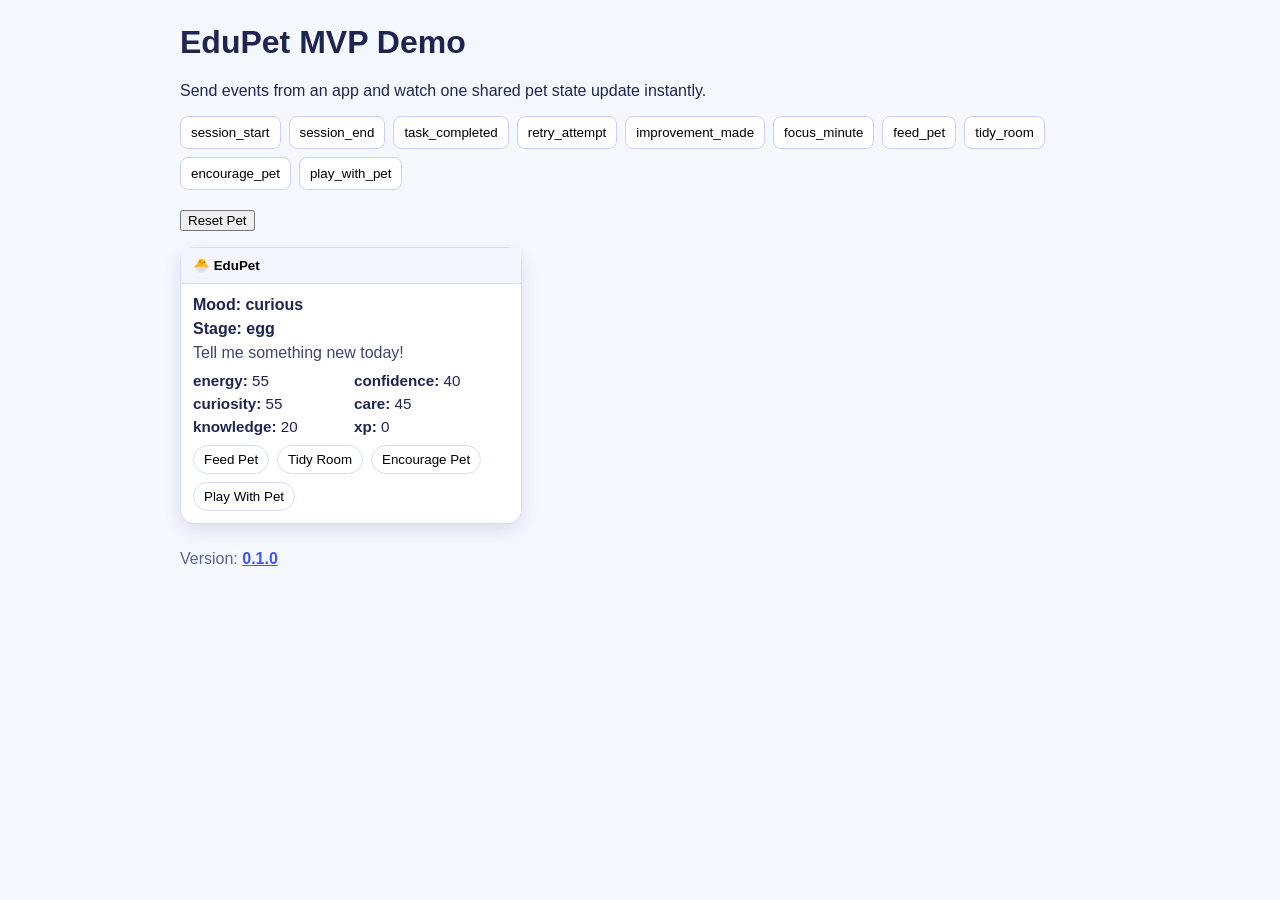
==== shared/edupet/demo/index.html @ d0117872 "Add EduPet MVP shared library and demo ### Motivation - Provide a minimal, vanilla-JS shared Tamagot" ====
<!doctype html>
<html lang="en">
  <head>
    <meta charset="UTF-8" />
    <meta name="viewport" content="width=device-width, initial-scale=1.0" />
    <title>EduPet Demo</title>
    <link rel="stylesheet" href="../edupet.css" />
    <style>
      body { font-family: Arial, sans-serif; margin: 24px; background: #f6f8ff; color: #1f2550; }
      main { max-width: 920px; margin: 0 auto; }
      .controls { display: flex; flex-wrap: wrap; gap: 8px; margin: 14px 0 20px; }
      .controls button { border: 1px solid #c9d0ff; background: white; border-radius: 8px; padding: 8px 10px; cursor: pointer; }
      #versionFooter { margin-top: 26px; color: #5b6396; }
      #versionLink { color: #4054ff; text-decoration: underline; cursor: pointer; font-weight: 700; }
      .modal-backdrop { position: fixed; inset: 0; display: none; align-items: center; justify-content: center; background: rgba(20,23,45,.45); }
      .modal-backdrop.open { display: flex; }
      .modal { width: min(760px, 92vw); max-height: 82vh; overflow: auto; background: white; border-radius: 16px; padding: 20px; box-shadow: 0 16px 50px rgba(0,0,0,.25); }
      .version-list button { margin: 0 8px 8px 0; border: 1px solid #ccd3ff; background: #f9faff; border-radius: 8px; padding: 6px 9px; cursor: pointer; }
      #historyContent h1, #historyContent h2, #historyContent h3 { margin: 0.7em 0 0.35em; }
      #historyContent ul { margin-top: 0; }
    </style>
  </head>
  <body>
    <main>
      <h1>EduPet MVP Demo</h1>
      <p>Send events from an app and watch one shared pet state update instantly.</p>

      <div class="controls" id="eventButtons"></div>
      <button id="resetState">Reset Pet</button>

      <div id="petMount" style="margin-top: 16px"></div>

      <footer id="versionFooter">
        Version: <a id="versionLink">0.1.0</a>
      </footer>
    </main>

    <div class="modal-backdrop" id="historyModal" aria-hidden="true">
      <div class="modal">
        <button id="closeModal" style="float:right">Close</button>
        <h2>Version History</h2>
        <div class="version-list" id="versionList"></div>
        <article id="historyContent"></article>
      </div>
    </div>

    <script src="../edupet-config.js"></script>
    <script src="../edupet-storage.js"></script>
    <script src="../edupet-core.js"></script>
    <script src="../edupet-ui.js"></script>
    <script>
      (function () {
        var EVENTS = [
          'session_start', 'session_end', 'task_completed', 'retry_attempt', 'improvement_made',
          'focus_minute', 'feed_pet', 'tidy_room', 'encourage_pet', 'play_with_pet'
        ];

        var VERSION_ARCHIVE = {
          '0.1.0': {
            markdown: '# EduPet 0.1.0\n\n## Highlights\n- First MVP release\n- Shared one-pet state\n- localStorage persistence\n- Event-driven updates\n\n## Notes\n- GitHub Pages compatible (plain HTML/CSS/JS).'
          }
        };

        function renderMarkdown(md) {
          return md
            .replace(/^### (.*$)/gim, '<h3>$1</h3>')
            .replace(/^## (.*$)/gim, '<h2>$1</h2>')
            .replace(/^# (.*$)/gim, '<h1>$1</h1>')
            .replace(/^- (.*$)/gim, '<li>$1</li>')
            .replace(/\n\n/g, '<br/><br/>')
            .replace(/(<li>.*<\/li>)/gims, '<ul>$1</ul>');
        }

        function setupVersionModal() {
          var modal = document.getElementById('historyModal');
          var openLink = document.getElementById('versionLink');
          var close = document.getElementById('closeModal');
          var list = document.getElementById('versionList');
          var content = document.getElementById('historyContent');

          Object.keys(VERSION_ARCHIVE).sort().reverse().forEach(function (ver) {
            var btn = document.createElement('button');
            btn.type = 'button';
            btn.textContent = ver;
            btn.addEventListener('click', function () {
              document.getElementById('versionLink').textContent = ver;
              content.innerHTML = renderMarkdown(VERSION_ARCHIVE[ver].markdown);
            });
            list.appendChild(btn);
          });

          content.innerHTML = renderMarkdown(VERSION_ARCHIVE['0.1.0'].markdown);

          openLink.addEventListener('click', function () { modal.classList.add('open'); });
          close.addEventListener('click', function () { modal.classList.remove('open'); });
          modal.addEventListener('click', function (e) {
            if (e.target === modal) modal.classList.remove('open');
          });
        }

        function setupEventButtons() {
          var wrap = document.getElementById('eventButtons');
          EVENTS.forEach(function (eventName) {
            var btn = document.createElement('button');
            btn.type = 'button';
            btn.textContent = eventName;
            btn.addEventListener('click', function () { window.EduPet.recordEvent(eventName); });
            wrap.appendChild(btn);
          });
        }

        window.EduPetUI.render(document.getElementById('petMount'));
        setupEventButtons();
        setupVersionModal();

        document.getElementById('resetState').addEventListener('click', function () {
          window.EduPet.reset();
        });
      })();
    </script>
  </body>
</html>
---- shared/edupet/edupet.css ----
:root {
  color-scheme: light;
  --pet-bg: #fff;
  --pet-border: #d7ddff;
  --pet-accent: #5667ff;
}

.edupet-widget {
  border: 1px solid var(--pet-border);
  border-radius: 14px;
  background: var(--pet-bg);
  max-width: 340px;
  box-shadow: 0 6px 18px rgba(28, 35, 90, 0.12);
}

.edupet-toggle {
  width: 100%;
  border: 0;
  border-bottom: 1px solid var(--pet-border);
  padding: 10px 12px;
  text-align: left;
  background: #f3f6ff;
  font-weight: 700;
  cursor: pointer;
}

.edupet-panel {
  display: none;
  padding: 12px;
}

.edupet-panel.is-open {
  display: block;
}

.edupet-mood,
.edupet-stage {
  font-weight: 700;
  color: #1f2550;
  margin-bottom: 6px;
}

.edupet-message {
  margin: 0 0 10px;
  color: #40456b;
}

.edupet-stats {
  display: grid;
  gap: 6px;
  grid-template-columns: 1fr 1fr;
  margin-bottom: 10px;
  font-size: 0.95rem;
}

.edupet-actions {
  display: flex;
  flex-wrap: wrap;
  gap: 8px;
}

.edupet-action {
  border: 1px solid var(--pet-border);
  border-radius: 999px;
  background: white;
  padding: 6px 10px;
  cursor: pointer;
  text-transform: capitalize;
}

.edupet-action:hover {
  border-color: var(--pet-accent);
}
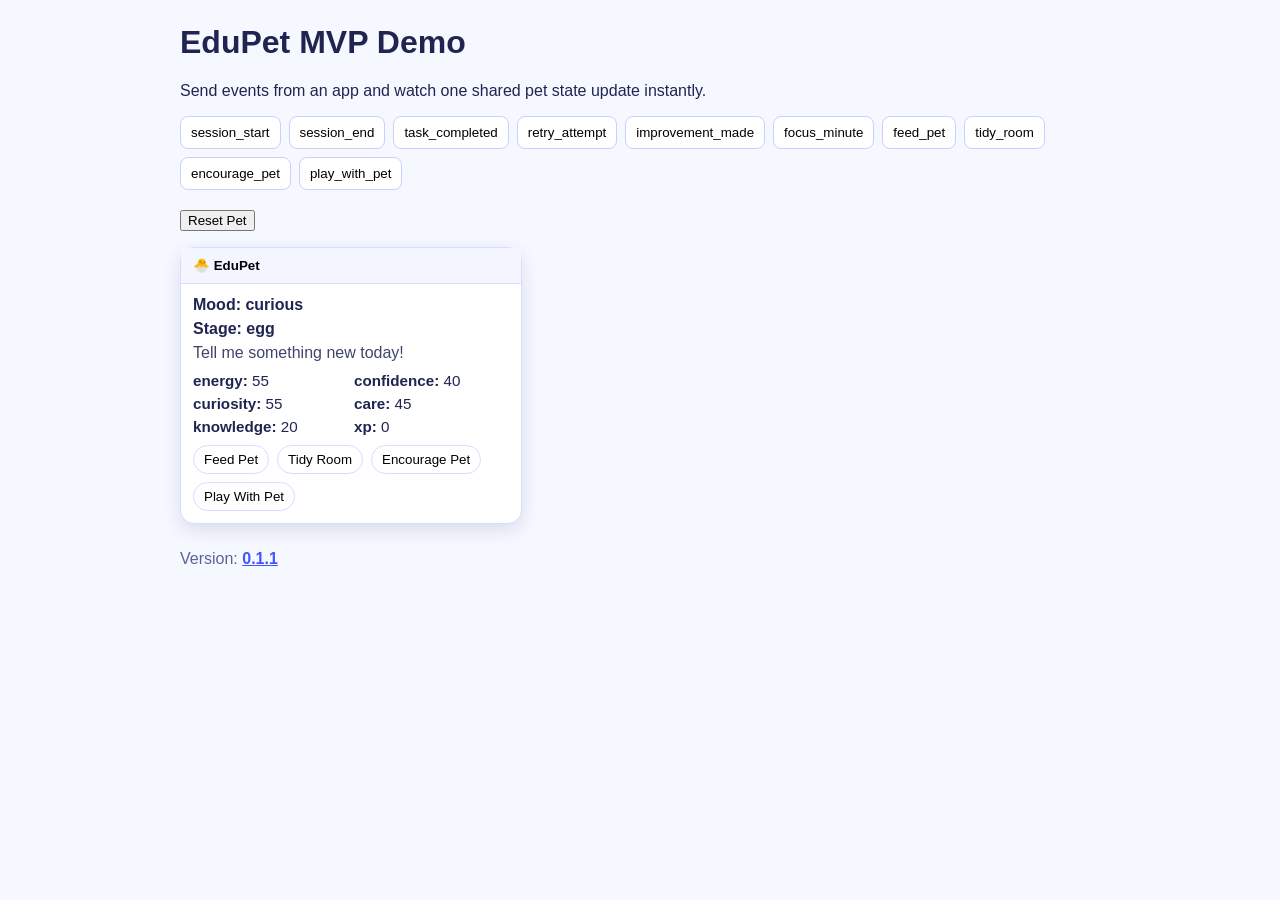
==== commit 842cb8cd: "Refine EduPet API and version switching behavior" ====
--- a/shared/edupet/demo/index.html
+++ b/shared/edupet/demo/index.html
@@ -16,9 +16,20 @@
       .modal-backdrop.open { display: flex; }
       .modal { width: min(760px, 92vw); max-height: 82vh; overflow: auto; background: white; border-radius: 16px; padding: 20px; box-shadow: 0 16px 50px rgba(0,0,0,.25); }
       .version-list button { margin: 0 8px 8px 0; border: 1px solid #ccd3ff; background: #f9faff; border-radius: 8px; padding: 6px 9px; cursor: pointer; }
+      .version-list button.active { border-color: #4054ff; background: #ecf0ff; font-weight: 700; }
       #historyContent h1, #historyContent h2, #historyContent h3 { margin: 0.7em 0 0.35em; }
       #historyContent ul { margin-top: 0; }
+      #switchHint { margin-top: 10px; color: #5e6695; font-size: .92rem; }
     </style>
+    <script>
+      (function () {
+        var params = new URLSearchParams(window.location.search);
+        var chosenVersion = params.get('version');
+        if (chosenVersion) {
+          window.EDUPET_SELECTED_VERSION = chosenVersion;
+        }
+      })();
+    </script>
   </head>
   <body>
     <main>
@@ -31,7 +42,7 @@
       <div id="petMount" style="margin-top: 16px"></div>
 
       <footer id="versionFooter">
-        Version: <a id="versionLink">0.1.0</a>
+        Version: <a id="versionLink">0.1.1</a>
       </footer>
     </main>
 
@@ -41,6 +52,7 @@
         <h2>Version History</h2>
         <div class="version-list" id="versionList"></div>
         <article id="historyContent"></article>
+        <p id="switchHint">Tip: click any version number to switch the app to that archived version profile.</p>
       </div>
     </div>
 
@@ -56,19 +68,48 @@
         ];
 
         var VERSION_ARCHIVE = {
+          '0.1.1': {
+            markdown: '# EduPet 0.1.1\n\n## Highlights\n- Semver bump and archived release entry\n- Event API now accepts object payloads\n- Version switching via URL parameter\n\n## Notes\n- Click a version to reload demo with `?version=` and isolated storage per version.'
+          },
           '0.1.0': {
             markdown: '# EduPet 0.1.0\n\n## Highlights\n- First MVP release\n- Shared one-pet state\n- localStorage persistence\n- Event-driven updates\n\n## Notes\n- GitHub Pages compatible (plain HTML/CSS/JS).'
           }
         };
 
         function renderMarkdown(md) {
-          return md
-            .replace(/^### (.*$)/gim, '<h3>$1</h3>')
-            .replace(/^## (.*$)/gim, '<h2>$1</h2>')
-            .replace(/^# (.*$)/gim, '<h1>$1</h1>')
-            .replace(/^- (.*$)/gim, '<li>$1</li>')
-            .replace(/\n\n/g, '<br/><br/>')
-            .replace(/(<li>.*<\/li>)/gims, '<ul>$1</ul>');
+          var lines = md.split('\n');
+          var html = '';
+          var inList = false;
+
+          lines.forEach(function (line) {
+            if (/^###\s+/.test(line)) {
+              if (inList) { html += '</ul>'; inList = false; }
+              html += '<h3>' + line.replace(/^###\s+/, '') + '</h3>';
+            } else if (/^##\s+/.test(line)) {
+              if (inList) { html += '</ul>'; inList = false; }
+              html += '<h2>' + line.replace(/^##\s+/, '') + '</h2>';
+            } else if (/^#\s+/.test(line)) {
+              if (inList) { html += '</ul>'; inList = false; }
+              html += '<h1>' + line.replace(/^#\s+/, '') + '</h1>';
+            } else if (/^-\s+/.test(line)) {
+              if (!inList) { html += '<ul>'; inList = true; }
+              html += '<li>' + line.replace(/^-\s+/, '') + '</li>';
+            } else if (line.trim() === '') {
+              if (inList) { html += '</ul>'; inList = false; }
+            } else {
+              if (inList) { html += '</ul>'; inList = false; }
+              html += '<p>' + line + '</p>';
+            }
+          });
+
+          if (inList) html += '</ul>';
+          return html;
+        }
+
+        function switchVersion(ver) {
+          var params = new URLSearchParams(window.location.search);
+          params.set('version', ver);
+          window.location.search = params.toString();
         }
 
         function setupVersionModal() {
@@ -77,19 +118,27 @@
           var close = document.getElementById('closeModal');
           var list = document.getElementById('versionList');
           var content = document.getElementById('historyContent');
+          var activeVersion = window.EduPet.version;
+
+          openLink.textContent = activeVersion;
 
           Object.keys(VERSION_ARCHIVE).sort().reverse().forEach(function (ver) {
             var btn = document.createElement('button');
             btn.type = 'button';
             btn.textContent = ver;
+            if (ver === activeVersion) {
+              btn.className = 'active';
+            }
             btn.addEventListener('click', function () {
-              document.getElementById('versionLink').textContent = ver;
               content.innerHTML = renderMarkdown(VERSION_ARCHIVE[ver].markdown);
+              if (ver !== activeVersion) {
+                switchVersion(ver);
+              }
             });
             list.appendChild(btn);
           });
 
-          content.innerHTML = renderMarkdown(VERSION_ARCHIVE['0.1.0'].markdown);
+          content.innerHTML = renderMarkdown(VERSION_ARCHIVE[activeVersion] ? VERSION_ARCHIVE[activeVersion].markdown : VERSION_ARCHIVE['0.1.1'].markdown);
 
           openLink.addEventListener('click', function () { modal.classList.add('open'); });
           close.addEventListener('click', function () { modal.classList.remove('open'); });
@@ -104,7 +153,9 @@
             var btn = document.createElement('button');
             btn.type = 'button';
             btn.textContent = eventName;
-            btn.addEventListener('click', function () { window.EduPet.recordEvent(eventName); });
+            btn.addEventListener('click', function () {
+              window.EduPet.recordEvent({ type: eventName, appId: 'demo-app', value: 1 });
+            });
             wrap.appendChild(btn);
           });
         }
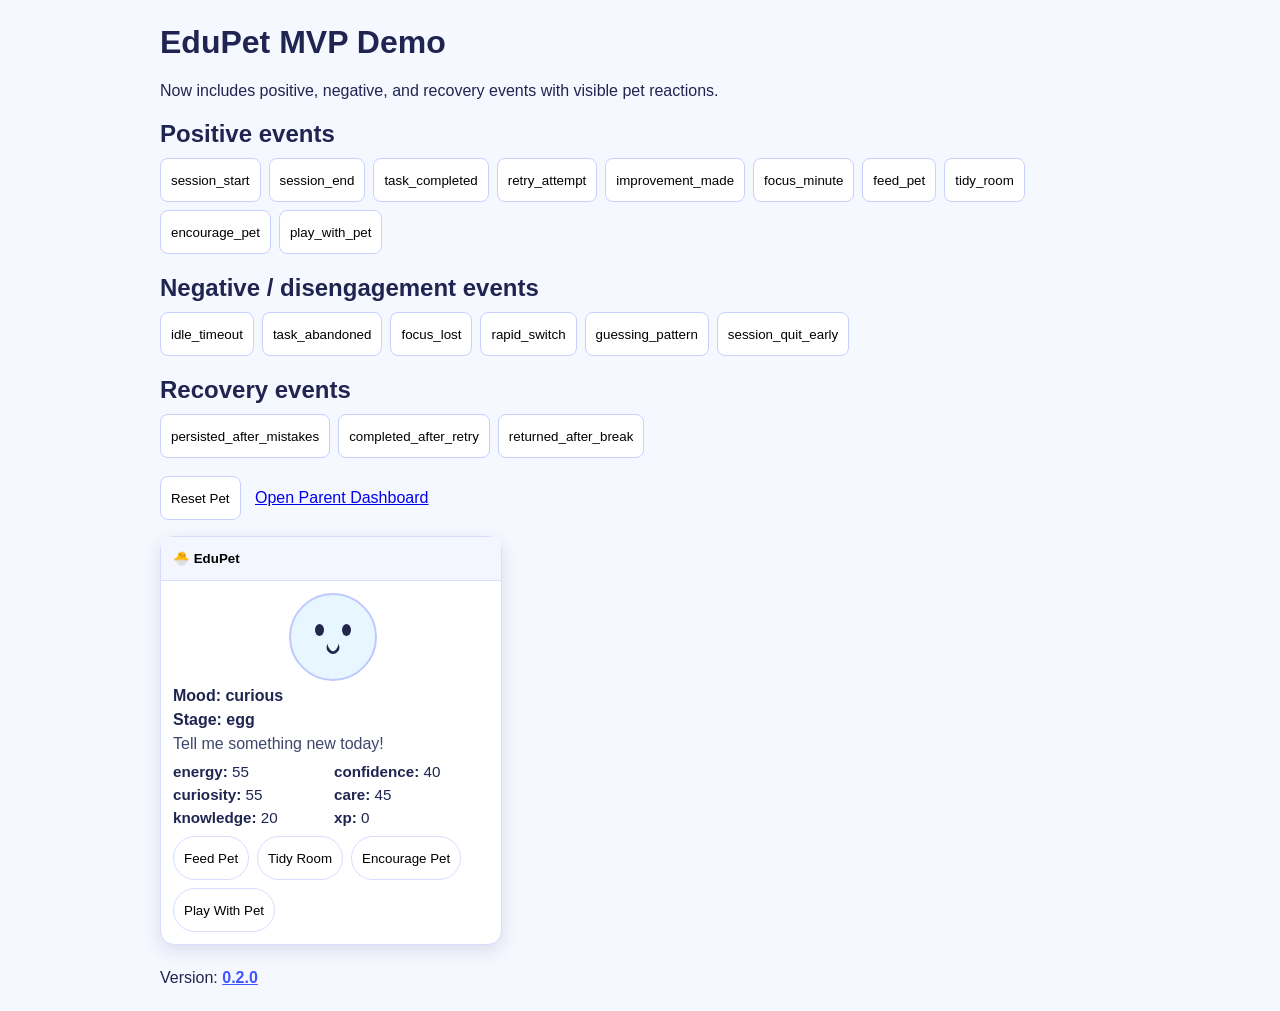
==== commit 7a600457: "Build EduPet PR2 visuals, event model, docs, and dashboard" ====
--- a/shared/edupet/demo/index.html
+++ b/shared/edupet/demo/index.html
@@ -1,173 +1,138 @@
 <!doctype html>
 <html lang="en">
-  <head>
-    <meta charset="UTF-8" />
-    <meta name="viewport" content="width=device-width, initial-scale=1.0" />
-    <title>EduPet Demo</title>
-    <link rel="stylesheet" href="../edupet.css" />
-    <style>
-      body { font-family: Arial, sans-serif; margin: 24px; background: #f6f8ff; color: #1f2550; }
-      main { max-width: 920px; margin: 0 auto; }
-      .controls { display: flex; flex-wrap: wrap; gap: 8px; margin: 14px 0 20px; }
-      .controls button { border: 1px solid #c9d0ff; background: white; border-radius: 8px; padding: 8px 10px; cursor: pointer; }
-      #versionFooter { margin-top: 26px; color: #5b6396; }
-      #versionLink { color: #4054ff; text-decoration: underline; cursor: pointer; font-weight: 700; }
-      .modal-backdrop { position: fixed; inset: 0; display: none; align-items: center; justify-content: center; background: rgba(20,23,45,.45); }
-      .modal-backdrop.open { display: flex; }
-      .modal { width: min(760px, 92vw); max-height: 82vh; overflow: auto; background: white; border-radius: 16px; padding: 20px; box-shadow: 0 16px 50px rgba(0,0,0,.25); }
-      .version-list button { margin: 0 8px 8px 0; border: 1px solid #ccd3ff; background: #f9faff; border-radius: 8px; padding: 6px 9px; cursor: pointer; }
-      .version-list button.active { border-color: #4054ff; background: #ecf0ff; font-weight: 700; }
-      #historyContent h1, #historyContent h2, #historyContent h3 { margin: 0.7em 0 0.35em; }
-      #historyContent ul { margin-top: 0; }
-      #switchHint { margin-top: 10px; color: #5e6695; font-size: .92rem; }
-    </style>
-    <script>
-      (function () {
-        var params = new URLSearchParams(window.location.search);
-        var chosenVersion = params.get('version');
-        if (chosenVersion) {
-          window.EDUPET_SELECTED_VERSION = chosenVersion;
-        }
-      })();
-    </script>
-  </head>
-  <body>
-    <main>
-      <h1>EduPet MVP Demo</h1>
-      <p>Send events from an app and watch one shared pet state update instantly.</p>
+<head>
+  <meta charset="UTF-8" />
+  <meta name="viewport" content="width=device-width, initial-scale=1.0" />
+  <title>EduPet Demo</title>
+  <link rel="stylesheet" href="../edupet.css" />
+  <style>
+    body { font-family: Arial, sans-serif; margin: 24px; background: #f6f8ff; color: #1f2550; }
+    main { max-width: 960px; margin: 0 auto; }
+    .controls { display: flex; flex-wrap: wrap; gap: 8px; margin: 10px 0 18px; }
+    .controls button,#resetState { border: 1px solid #c9d0ff; background: white; border-radius: 8px; padding: 8px 10px; cursor: pointer; }
+    .group h2 { margin-bottom: 6px; }
+    #versionFooter { margin-top: 24px; }
+    #versionLink { color: #4054ff; text-decoration: underline; cursor: pointer; font-weight: 700; }
+    .modal-backdrop { position: fixed; inset: 0; display: none; align-items: center; justify-content: center; background: rgba(20,23,45,.45); }
+    .modal-backdrop.open { display: flex; }
+    .modal { width: min(760px, 92vw); max-height: 82vh; overflow: auto; background: #fff; border-radius: 16px; padding: 20px; box-shadow: 0 16px 50px rgba(0,0,0,.25); }
+    .version-list button { margin: 0 8px 8px 0; border: 1px solid #ccd3ff; background: #f9faff; border-radius: 8px; padding: 6px 9px; cursor: pointer; }
+  </style>
+  <script>
+    (function () {
+      var params = new URLSearchParams(window.location.search);
+      var chosenVersion = params.get('version');
+      if (chosenVersion) window.EDUPET_SELECTED_VERSION = chosenVersion;
+    })();
+  </script>
+</head>
+<body>
+  <main>
+    <h1>EduPet MVP Demo</h1>
+    <p>Now includes positive, negative, and recovery events with visible pet reactions.</p>
 
-      <div class="controls" id="eventButtons"></div>
-      <button id="resetState">Reset Pet</button>
+    <section class="group">
+      <h2>Positive events</h2>
+      <div class="controls" id="positiveButtons"></div>
+    </section>
 
-      <div id="petMount" style="margin-top: 16px"></div>
+    <section class="group">
+      <h2>Negative / disengagement events</h2>
+      <div class="controls" id="negativeButtons"></div>
+    </section>
 
-      <footer id="versionFooter">
-        Version: <a id="versionLink">0.1.1</a>
-      </footer>
-    </main>
+    <section class="group">
+      <h2>Recovery events</h2>
+      <div class="controls" id="recoveryButtons"></div>
+    </section>
 
-    <div class="modal-backdrop" id="historyModal" aria-hidden="true">
-      <div class="modal">
-        <button id="closeModal" style="float:right">Close</button>
-        <h2>Version History</h2>
-        <div class="version-list" id="versionList"></div>
-        <article id="historyContent"></article>
-        <p id="switchHint">Tip: click any version number to switch the app to that archived version profile.</p>
-      </div>
+    <button id="resetState">Reset Pet</button>
+    <a href="../dashboard/index.html" style="margin-left:10px">Open Parent Dashboard</a>
+
+    <div id="petMount" style="margin-top: 16px"></div>
+
+    <footer id="versionFooter">Version: <a id="versionLink">0.2.0</a></footer>
+  </main>
+
+  <div class="modal-backdrop" id="historyModal">
+    <div class="modal">
+      <button id="closeModal" style="float:right">Close</button>
+      <h2>Version History</h2>
+      <div class="version-list" id="versionList"></div>
+      <article id="historyContent"></article>
     </div>
+  </div>
 
-    <script src="../edupet-config.js"></script>
-    <script src="../edupet-storage.js"></script>
-    <script src="../edupet-core.js"></script>
-    <script src="../edupet-ui.js"></script>
-    <script>
-      (function () {
-        var EVENTS = [
-          'session_start', 'session_end', 'task_completed', 'retry_attempt', 'improvement_made',
-          'focus_minute', 'feed_pet', 'tidy_room', 'encourage_pet', 'play_with_pet'
-        ];
+  <script src="../edupet-config.js"></script>
+  <script src="../edupet-storage.js"></script>
+  <script src="../edupet-core.js"></script>
+  <script src="../edupet-ui.js"></script>
+  <script>
+    (function () {
+      var positive = ['session_start','session_end','task_completed','retry_attempt','improvement_made','focus_minute','feed_pet','tidy_room','encourage_pet','play_with_pet'];
+      var negative = ['idle_timeout','task_abandoned','focus_lost','rapid_switch','guessing_pattern','session_quit_early'];
+      var recovery = ['persisted_after_mistakes','completed_after_retry','returned_after_break'];
+      var archive = {
+        '0.2.0': '# EduPet 0.2.0\n\n## Highlights\n- Visual mood expressions + reactions\n- Touch feedback pass\n- Negative + recovery event model\n- Parent dashboard + integration docs',
+        '0.1.1': '# EduPet 0.1.1\n\n- Versioned storage\n- Event payload support',
+        '0.1.0': '# EduPet 0.1.0\n\n- First MVP release'
+      };
 
-        var VERSION_ARCHIVE = {
-          '0.1.1': {
-            markdown: '# EduPet 0.1.1\n\n## Highlights\n- Semver bump and archived release entry\n- Event API now accepts object payloads\n- Version switching via URL parameter\n\n## Notes\n- Click a version to reload demo with `?version=` and isolated storage per version.'
-          },
-          '0.1.0': {
-            markdown: '# EduPet 0.1.0\n\n## Highlights\n- First MVP release\n- Shared one-pet state\n- localStorage persistence\n- Event-driven updates\n\n## Notes\n- GitHub Pages compatible (plain HTML/CSS/JS).'
+
+      function renderMarkdown(md) {
+        var html = md
+          .replace(/^### (.*$)/gim, '<h3>$1</h3>')
+          .replace(/^## (.*$)/gim, '<h2>$1</h2>')
+          .replace(/^# (.*$)/gim, '<h1>$1</h1>')
+          .replace(/^- (.*$)/gim, '<li>$1</li>')
+          .replace(/\n\n/g, '<p></p>');
+        return html.replace(/(<li>.*<\/li>)/gims, '<ul>$1</ul>');
+      }
+
+      function fillButtons(target, events) {
+        var mount = document.getElementById(target);
+        events.forEach(function (name) {
+          var btn = document.createElement('button');
+          btn.type = 'button';
+          btn.textContent = name;
+          btn.addEventListener('click', function () {
+            window.EduPet.recordEvent({ type: name, appId: 'demo-app' });
+          });
+          mount.appendChild(btn);
+        });
+      }
+
+      fillButtons('positiveButtons', positive);
+      fillButtons('negativeButtons', negative);
+      fillButtons('recoveryButtons', recovery);
+      window.EduPetUI.render(document.getElementById('petMount'));
+
+      document.getElementById('resetState').addEventListener('click', function () { window.EduPet.reset(); });
+
+      var modal = document.getElementById('historyModal');
+      var content = document.getElementById('historyContent');
+      var list = document.getElementById('versionList');
+      document.getElementById('versionLink').textContent = window.EduPet.version;
+
+      Object.keys(archive).forEach(function (ver) {
+        var b = document.createElement('button');
+        b.textContent = ver;
+        b.onclick = function () {
+          content.innerHTML = renderMarkdown(archive[ver]);
+          if (ver !== window.EduPet.version) {
+            var params = new URLSearchParams(window.location.search);
+            params.set('version', ver);
+            window.location.search = params.toString();
           }
         };
+        list.appendChild(b);
+      });
+      content.innerHTML = renderMarkdown(archive[window.EduPet.version]);
 
-        function renderMarkdown(md) {
-          var lines = md.split('\n');
-          var html = '';
-          var inList = false;
-
-          lines.forEach(function (line) {
-            if (/^###\s+/.test(line)) {
-              if (inList) { html += '</ul>'; inList = false; }
-              html += '<h3>' + line.replace(/^###\s+/, '') + '</h3>';
-            } else if (/^##\s+/.test(line)) {
-              if (inList) { html += '</ul>'; inList = false; }
-              html += '<h2>' + line.replace(/^##\s+/, '') + '</h2>';
-            } else if (/^#\s+/.test(line)) {
-              if (inList) { html += '</ul>'; inList = false; }
-              html += '<h1>' + line.replace(/^#\s+/, '') + '</h1>';
-            } else if (/^-\s+/.test(line)) {
-              if (!inList) { html += '<ul>'; inList = true; }
-              html += '<li>' + line.replace(/^-\s+/, '') + '</li>';
-            } else if (line.trim() === '') {
-              if (inList) { html += '</ul>'; inList = false; }
-            } else {
-              if (inList) { html += '</ul>'; inList = false; }
-              html += '<p>' + line + '</p>';
-            }
-          });
-
-          if (inList) html += '</ul>';
-          return html;
-        }
-
-        function switchVersion(ver) {
-          var params = new URLSearchParams(window.location.search);
-          params.set('version', ver);
-          window.location.search = params.toString();
-        }
-
-        function setupVersionModal() {
-          var modal = document.getElementById('historyModal');
-          var openLink = document.getElementById('versionLink');
-          var close = document.getElementById('closeModal');
-          var list = document.getElementById('versionList');
-          var content = document.getElementById('historyContent');
-          var activeVersion = window.EduPet.version;
-
-          openLink.textContent = activeVersion;
-
-          Object.keys(VERSION_ARCHIVE).sort().reverse().forEach(function (ver) {
-            var btn = document.createElement('button');
-            btn.type = 'button';
-            btn.textContent = ver;
-            if (ver === activeVersion) {
-              btn.className = 'active';
-            }
-            btn.addEventListener('click', function () {
-              content.innerHTML = renderMarkdown(VERSION_ARCHIVE[ver].markdown);
-              if (ver !== activeVersion) {
-                switchVersion(ver);
-              }
-            });
-            list.appendChild(btn);
-          });
-
-          content.innerHTML = renderMarkdown(VERSION_ARCHIVE[activeVersion] ? VERSION_ARCHIVE[activeVersion].markdown : VERSION_ARCHIVE['0.1.1'].markdown);
-
-          openLink.addEventListener('click', function () { modal.classList.add('open'); });
-          close.addEventListener('click', function () { modal.classList.remove('open'); });
-          modal.addEventListener('click', function (e) {
-            if (e.target === modal) modal.classList.remove('open');
-          });
-        }
-
-        function setupEventButtons() {
-          var wrap = document.getElementById('eventButtons');
-          EVENTS.forEach(function (eventName) {
-            var btn = document.createElement('button');
-            btn.type = 'button';
-            btn.textContent = eventName;
-            btn.addEventListener('click', function () {
-              window.EduPet.recordEvent({ type: eventName, appId: 'demo-app', value: 1 });
-            });
-            wrap.appendChild(btn);
-          });
-        }
-
-        window.EduPetUI.render(document.getElementById('petMount'));
-        setupEventButtons();
-        setupVersionModal();
-
-        document.getElementById('resetState').addEventListener('click', function () {
-          window.EduPet.reset();
-        });
-      })();
-    </script>
-  </body>
+      document.getElementById('versionLink').onclick = function () { modal.classList.add('open'); };
+      document.getElementById('closeModal').onclick = function () { modal.classList.remove('open'); };
+      modal.onclick = function (e) { if (e.target === modal) modal.classList.remove('open'); };
+    })();
+  </script>
+</body>
 </html>
--- a/shared/edupet/edupet.css
+++ b/shared/edupet/edupet.css
@@ -11,63 +11,85 @@
   background: var(--pet-bg);
   max-width: 340px;
   box-shadow: 0 6px 18px rgba(28, 35, 90, 0.12);
+  -webkit-tap-highlight-color: transparent;
+}
+
+.edupet-widget.pulse { transform: scale(1.01); }
+
+.edupet-toggle,
+.edupet-action,
+.controls button,
+#resetState,
+#closeModal,
+#manualSubmit,
+#exportBtn,
+#importBtn,
+#resetBtn {
+  min-height: 44px;
+  touch-action: manipulation;
+  transition: transform .08s ease, box-shadow .15s ease, background .15s ease;
 }
 
 .edupet-toggle {
-  width: 100%;
-  border: 0;
-  border-bottom: 1px solid var(--pet-border);
-  padding: 10px 12px;
-  text-align: left;
-  background: #f3f6ff;
-  font-weight: 700;
-  cursor: pointer;
+  width: 100%; border: 0; border-bottom: 1px solid var(--pet-border); padding: 10px 12px;
+  text-align: left; background: #f3f6ff; font-weight: 700; cursor: pointer;
 }
 
-.edupet-panel {
-  display: none;
-  padding: 12px;
+.edupet-toggle:focus-visible,
+.edupet-action:focus-visible,
+.controls button:focus-visible,
+#resetState:focus-visible,
+button:focus-visible {
+  outline: 3px solid rgba(86,103,255,.35);
+  outline-offset: 2px;
 }
 
-.edupet-panel.is-open {
-  display: block;
+.edupet-toggle:active,
+.edupet-action:active,
+.controls button:active,
+#resetState:active,
+button:active {
+  transform: translateY(1px) scale(0.98);
+  box-shadow: inset 0 2px 5px rgba(0,0,0,.12);
 }
 
-.edupet-mood,
-.edupet-stage {
-  font-weight: 700;
-  color: #1f2550;
-  margin-bottom: 6px;
-}
+.edupet-panel { display: none; padding: 12px; }
+.edupet-panel.is-open { display: block; }
 
-.edupet-message {
-  margin: 0 0 10px;
-  color: #40456b;
-}
+.edupet-mini { width: 84px; height: 84px; margin: 0 auto 10px; position: relative; }
+.pet-body { width: 84px; height: 84px; border-radius: 50%; background: #dfe6ff; position: relative; border: 2px solid #bec9ff; }
+.pet-eye { width: 9px; height: 12px; border-radius: 50%; background: #23274a; position: absolute; top: 29px; }
+.eye-left { left: 24px; }
+.eye-right { right: 24px; }
+.pet-mouth { width: 20px; height: 10px; border-bottom: 3px solid #23274a; border-radius: 0 0 20px 20px; position: absolute; left: 50%; transform: translateX(-50%); top: 46px; }
+.pet-mark { position: absolute; right: 8px; top: 8px; font-size: 14px; opacity: 0; }
 
-.edupet-stats {
-  display: grid;
-  gap: 6px;
-  grid-template-columns: 1fr 1fr;
-  margin-bottom: 10px;
-  font-size: 0.95rem;
-}
+.mood-happy .pet-body { background: #dff6e9; }
+.mood-sleepy .pet-body { background: #e7ebff; }
+.mood-curious .pet-body { background: #e8f7ff; }
+.mood-proud .pet-body { background: #fff4d9; }
+.mood-worried .pet-body { background: #ffe3e3; }
 
-.edupet-actions {
-  display: flex;
-  flex-wrap: wrap;
-  gap: 8px;
-}
+.mood-sleepy .pet-eye { height: 2px; top: 35px; }
+.mood-worried .pet-mouth { border-bottom: 0; border-top: 3px solid #23274a; border-radius: 20px 20px 0 0; top: 52px; }
+.mood-proud .pet-mark { opacity: 1; }
+.mood-proud .pet-mark::before { content: '✨'; }
+.mood-curious .pet-mouth { width: 10px; border-radius: 50%; border: 3px solid #23274a; border-top: 0; border-left: 0; transform: translateX(-50%) rotate(45deg); }
 
-.edupet-action {
-  border: 1px solid var(--pet-border);
-  border-radius: 999px;
-  background: white;
-  padding: 6px 10px;
-  cursor: pointer;
-  text-transform: capitalize;
-}
+.reaction-wobble .pet-body { animation: wobble .45s ease; }
+.reaction-sparkle .pet-mark { opacity: 1; animation: sparkle .6s ease; }
+.reaction-sweat .pet-mark { opacity: 1; }
+.reaction-sweat .pet-mark::before { content: '💧'; }
+.reaction-droop .pet-body { transform: translateY(3px); }
+.reaction-blink .pet-eye { animation: blink 2.2s ease infinite; }
 
-.edupet-action:hover {
-  border-color: var(--pet-accent);
-}
+@keyframes blink { 0%, 46%, 50%, 100% { transform: scaleY(1); } 48% { transform: scaleY(0.15); } }
+@keyframes wobble { 0%{transform:rotate(0)} 25%{transform:rotate(-8deg)} 75%{transform:rotate(8deg)} 100%{transform:rotate(0)} }
+@keyframes sparkle { 0%{transform:scale(.5);opacity:.2} 60%{transform:scale(1.3);opacity:1} 100%{transform:scale(1);opacity:1} }
+
+.edupet-mood,.edupet-stage { font-weight: 700; color: #1f2550; margin-bottom: 6px; }
+.edupet-message { margin: 0 0 10px; color: #40456b; }
+.edupet-stats { display: grid; gap: 6px; grid-template-columns: 1fr 1fr; margin-bottom: 10px; font-size: .95rem; }
+.edupet-actions { display: flex; flex-wrap: wrap; gap: 8px; }
+.edupet-action { border: 1px solid var(--pet-border); border-radius: 999px; background: white; padding: 6px 10px; cursor: pointer; text-transform: capitalize; }
+.edupet-action:hover { border-color: var(--pet-accent); background: #f4f6ff; }
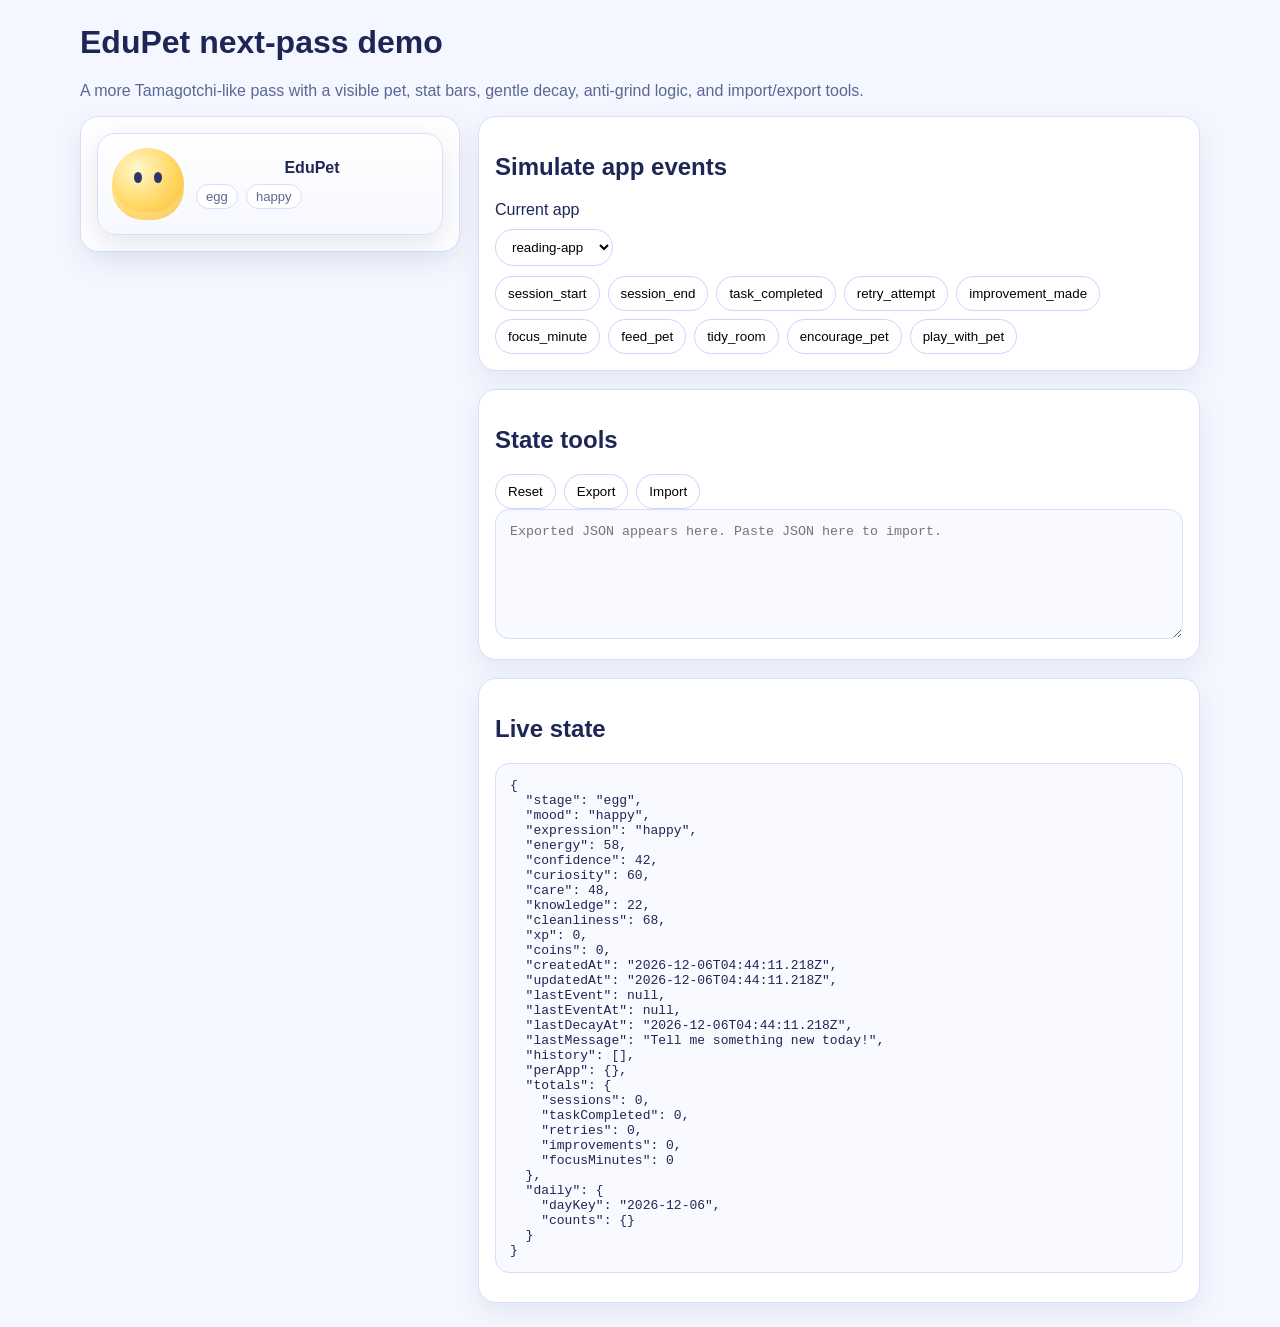
==== commit c4b555c3: "Merge edupet-next implementation into shared/edupet" ====
--- a/shared/edupet/demo/index.html
+++ b/shared/edupet/demo/index.html
@@ -1,138 +1,200 @@
 <!doctype html>
 <html lang="en">
-<head>
-  <meta charset="UTF-8" />
-  <meta name="viewport" content="width=device-width, initial-scale=1.0" />
-  <title>EduPet Demo</title>
-  <link rel="stylesheet" href="../edupet.css" />
-  <style>
-    body { font-family: Arial, sans-serif; margin: 24px; background: #f6f8ff; color: #1f2550; }
-    main { max-width: 960px; margin: 0 auto; }
-    .controls { display: flex; flex-wrap: wrap; gap: 8px; margin: 10px 0 18px; }
-    .controls button,#resetState { border: 1px solid #c9d0ff; background: white; border-radius: 8px; padding: 8px 10px; cursor: pointer; }
-    .group h2 { margin-bottom: 6px; }
-    #versionFooter { margin-top: 24px; }
-    #versionLink { color: #4054ff; text-decoration: underline; cursor: pointer; font-weight: 700; }
-    .modal-backdrop { position: fixed; inset: 0; display: none; align-items: center; justify-content: center; background: rgba(20,23,45,.45); }
-    .modal-backdrop.open { display: flex; }
-    .modal { width: min(760px, 92vw); max-height: 82vh; overflow: auto; background: #fff; border-radius: 16px; padding: 20px; box-shadow: 0 16px 50px rgba(0,0,0,.25); }
-    .version-list button { margin: 0 8px 8px 0; border: 1px solid #ccd3ff; background: #f9faff; border-radius: 8px; padding: 6px 9px; cursor: pointer; }
-  </style>
-  <script>
-    (function () {
-      var params = new URLSearchParams(window.location.search);
-      var chosenVersion = params.get('version');
-      if (chosenVersion) window.EDUPET_SELECTED_VERSION = chosenVersion;
-    })();
-  </script>
-</head>
-<body>
-  <main>
-    <h1>EduPet MVP Demo</h1>
-    <p>Now includes positive, negative, and recovery events with visible pet reactions.</p>
-
-    <section class="group">
-      <h2>Positive events</h2>
-      <div class="controls" id="positiveButtons"></div>
-    </section>
-
-    <section class="group">
-      <h2>Negative / disengagement events</h2>
-      <div class="controls" id="negativeButtons"></div>
-    </section>
-
-    <section class="group">
-      <h2>Recovery events</h2>
-      <div class="controls" id="recoveryButtons"></div>
-    </section>
-
-    <button id="resetState">Reset Pet</button>
-    <a href="../dashboard/index.html" style="margin-left:10px">Open Parent Dashboard</a>
-
-    <div id="petMount" style="margin-top: 16px"></div>
-
-    <footer id="versionFooter">Version: <a id="versionLink">0.2.0</a></footer>
-  </main>
-
-  <div class="modal-backdrop" id="historyModal">
-    <div class="modal">
-      <button id="closeModal" style="float:right">Close</button>
-      <h2>Version History</h2>
-      <div class="version-list" id="versionList"></div>
-      <article id="historyContent"></article>
-    </div>
-  </div>
-
-  <script src="../edupet-config.js"></script>
-  <script src="../edupet-storage.js"></script>
-  <script src="../edupet-core.js"></script>
-  <script src="../edupet-ui.js"></script>
-  <script>
-    (function () {
-      var positive = ['session_start','session_end','task_completed','retry_attempt','improvement_made','focus_minute','feed_pet','tidy_room','encourage_pet','play_with_pet'];
-      var negative = ['idle_timeout','task_abandoned','focus_lost','rapid_switch','guessing_pattern','session_quit_early'];
-      var recovery = ['persisted_after_mistakes','completed_after_retry','returned_after_break'];
-      var archive = {
-        '0.2.0': '# EduPet 0.2.0\n\n## Highlights\n- Visual mood expressions + reactions\n- Touch feedback pass\n- Negative + recovery event model\n- Parent dashboard + integration docs',
-        '0.1.1': '# EduPet 0.1.1\n\n- Versioned storage\n- Event payload support',
-        '0.1.0': '# EduPet 0.1.0\n\n- First MVP release'
-      };
-
-
-      function renderMarkdown(md) {
-        var html = md
-          .replace(/^### (.*$)/gim, '<h3>$1</h3>')
-          .replace(/^## (.*$)/gim, '<h2>$1</h2>')
-          .replace(/^# (.*$)/gim, '<h1>$1</h1>')
-          .replace(/^- (.*$)/gim, '<li>$1</li>')
-          .replace(/\n\n/g, '<p></p>');
-        return html.replace(/(<li>.*<\/li>)/gims, '<ul>$1</ul>');
-      }
-
-      function fillButtons(target, events) {
-        var mount = document.getElementById(target);
-        events.forEach(function (name) {
-          var btn = document.createElement('button');
-          btn.type = 'button';
-          btn.textContent = name;
-          btn.addEventListener('click', function () {
-            window.EduPet.recordEvent({ type: name, appId: 'demo-app' });
+  <head>
+    <meta charset="UTF-8" />
+    <meta name="viewport" content="width=device-width, initial-scale=1.0" />
+    <title>EduPet Next Demo</title>
+    <link rel="stylesheet" href="../edupet.css" />
+    <style>
+      body {
+        font-family: Arial, sans-serif;
+        margin: 24px;
+        background: #f4f7ff;
+        color: #1e2655;
+      }
+
+      main {
+        max-width: 1120px;
+        margin: 0 auto;
+      }
+
+      .hero {
+        display: grid;
+        grid-template-columns: 380px 1fr;
+        gap: 18px;
+        align-items: start;
+      }
+
+      .card {
+        border: 1px solid #d8defd;
+        border-radius: 18px;
+        background: white;
+        padding: 16px;
+        box-shadow: 0 10px 26px rgba(43, 57, 119, 0.08);
+      }
+
+      .controls {
+        display: flex;
+        flex-wrap: wrap;
+        gap: 8px;
+        margin: 10px 0 0;
+      }
+
+      .controls button,
+      .controls select,
+      .stack button {
+        border: 1px solid #cbd4ff;
+        background: white;
+        border-radius: 999px;
+        padding: 9px 12px;
+        cursor: pointer;
+      }
+
+      .stack {
+        display: grid;
+        gap: 18px;
+      }
+
+      textarea, pre {
+        width: 100%;
+        box-sizing: border-box;
+        border: 1px solid #d8defd;
+        border-radius: 14px;
+        background: #f8faff;
+        padding: 14px;
+      }
+
+      textarea {
+        min-height: 130px;
+        font-family: monospace;
+      }
+
+      pre {
+        min-height: 260px;
+        overflow: auto;
+        white-space: pre-wrap;
+        word-break: break-word;
+      }
+
+      .minor {
+        color: #5d6794;
+      }
+
+      @media (max-width: 900px) {
+        .hero {
+          grid-template-columns: 1fr;
+        }
+      }
+    </style>
+  </head>
+  <body>
+    <main>
+      <h1>EduPet next-pass demo</h1>
+      <p class="minor">A more Tamagotchi-like pass with a visible pet, stat bars, gentle decay, anti-grind logic, and import/export tools.</p>
+
+      <div class="hero">
+        <section class="card">
+          <div id="petMount"></div>
+        </section>
+
+        <div class="stack">
+          <section class="card">
+            <h2>Simulate app events</h2>
+            <label for="appSelect">Current app</label>
+            <div class="controls">
+              <select id="appSelect">
+                <option value="reading-app">reading-app</option>
+                <option value="spelling-app">spelling-app</option>
+                <option value="maths-app">maths-app</option>
+                <option value="demo-app">demo-app</option>
+              </select>
+            </div>
+            <div class="controls" id="eventButtons"></div>
+          </section>
+
+          <section class="card">
+            <h2>State tools</h2>
+            <div class="controls">
+              <button id="resetState" type="button">Reset</button>
+              <button id="exportState" type="button">Export</button>
+              <button id="importState" type="button">Import</button>
+            </div>
+            <textarea id="stateTransfer" placeholder="Exported JSON appears here. Paste JSON here to import."></textarea>
+          </section>
+
+          <section class="card">
+            <h2>Live state</h2>
+            <pre id="stateView"></pre>
+          </section>
+        </div>
+      </div>
+    </main>
+
+    <script src="../edupet-config.js"></script>
+    <script src="../edupet-storage.js"></script>
+    <script src="../edupet-core.js"></script>
+    <script src="../edupet-ui.js"></script>
+    <script>
+      (function () {
+        var EVENTS = [
+          'session_start',
+          'session_end',
+          'task_completed',
+          'retry_attempt',
+          'improvement_made',
+          'focus_minute',
+          'feed_pet',
+          'tidy_room',
+          'encourage_pet',
+          'play_with_pet'
+        ];
+
+        function selectedApp() {
+          return document.getElementById('appSelect').value;
+        }
+
+        function refreshStateView() {
+          document.getElementById('stateView').textContent = JSON.stringify(window.EduPet.getState(), null, 2);
+        }
+
+        function setupEventButtons() {
+          var wrap = document.getElementById('eventButtons');
+          EVENTS.forEach(function (eventName) {
+            var btn = document.createElement('button');
+            btn.type = 'button';
+            btn.textContent = eventName;
+            btn.addEventListener('click', function () {
+              window.EduPet.recordEvent({
+                type: eventName,
+                appId: selectedApp(),
+                value: 1
+              });
+            });
+            wrap.appendChild(btn);
           });
-          mount.appendChild(btn);
+        }
+
+        window.EduPet.mount(document.getElementById('petMount'));
+        setupEventButtons();
+        refreshStateView();
+        window.EduPet.onChange(refreshStateView);
+
+        document.getElementById('resetState').addEventListener('click', function () {
+          window.EduPet.reset();
         });
-      }
-
-      fillButtons('positiveButtons', positive);
-      fillButtons('negativeButtons', negative);
-      fillButtons('recoveryButtons', recovery);
-      window.EduPetUI.render(document.getElementById('petMount'));
-
-      document.getElementById('resetState').addEventListener('click', function () { window.EduPet.reset(); });
-
-      var modal = document.getElementById('historyModal');
-      var content = document.getElementById('historyContent');
-      var list = document.getElementById('versionList');
-      document.getElementById('versionLink').textContent = window.EduPet.version;
-
-      Object.keys(archive).forEach(function (ver) {
-        var b = document.createElement('button');
-        b.textContent = ver;
-        b.onclick = function () {
-          content.innerHTML = renderMarkdown(archive[ver]);
-          if (ver !== window.EduPet.version) {
-            var params = new URLSearchParams(window.location.search);
-            params.set('version', ver);
-            window.location.search = params.toString();
+
+        document.getElementById('exportState').addEventListener('click', function () {
+          document.getElementById('stateTransfer').value = window.EduPet.exportState();
+        });
+
+        document.getElementById('importState').addEventListener('click', function () {
+          var raw = document.getElementById('stateTransfer').value.trim();
+          if (!raw) return;
+          if (!window.EduPet.importState(raw)) {
+            alert('Import failed. Check the JSON.');
           }
-        };
-        list.appendChild(b);
-      });
-      content.innerHTML = renderMarkdown(archive[window.EduPet.version]);
-
-      document.getElementById('versionLink').onclick = function () { modal.classList.add('open'); };
-      document.getElementById('closeModal').onclick = function () { modal.classList.remove('open'); };
-      modal.onclick = function (e) { if (e.target === modal) modal.classList.remove('open'); };
-    })();
-  </script>
-</body>
-</html>
+        });
+      })();
+    </script>
+  </body>
+</html>
--- a/shared/edupet/edupet.css
+++ b/shared/edupet/edupet.css
@@ -1,95 +1,463 @@
 :root {
   color-scheme: light;
-  --pet-bg: #fff;
-  --pet-border: #d7ddff;
-  --pet-accent: #5667ff;
+  --edupet-border: #d8defd;
+  --edupet-surface: #ffffff;
+  --edupet-surface-soft: #f5f7ff;
+  --edupet-text: #1e2655;
+  --edupet-muted: #5d6794;
+  --edupet-accent: #5a6cff;
+  --edupet-shadow: 0 14px 40px rgba(44, 58, 120, 0.18);
 }
 
 .edupet-widget {
-  border: 1px solid var(--pet-border);
-  border-radius: 14px;
-  background: var(--pet-bg);
-  max-width: 340px;
-  box-shadow: 0 6px 18px rgba(28, 35, 90, 0.12);
-  -webkit-tap-highlight-color: transparent;
-}
-
-.edupet-widget.pulse { transform: scale(1.01); }
-
-.edupet-toggle,
-.edupet-action,
-.controls button,
-#resetState,
-#closeModal,
-#manualSubmit,
-#exportBtn,
-#importBtn,
-#resetBtn {
-  min-height: 44px;
-  touch-action: manipulation;
-  transition: transform .08s ease, box-shadow .15s ease, background .15s ease;
-}
-
-.edupet-toggle {
-  width: 100%; border: 0; border-bottom: 1px solid var(--pet-border); padding: 10px 12px;
-  text-align: left; background: #f3f6ff; font-weight: 700; cursor: pointer;
-}
-
-.edupet-toggle:focus-visible,
-.edupet-action:focus-visible,
-.controls button:focus-visible,
-#resetState:focus-visible,
-button:focus-visible {
-  outline: 3px solid rgba(86,103,255,.35);
-  outline-offset: 2px;
-}
-
-.edupet-toggle:active,
-.edupet-action:active,
-.controls button:active,
-#resetState:active,
-button:active {
-  transform: translateY(1px) scale(0.98);
-  box-shadow: inset 0 2px 5px rgba(0,0,0,.12);
-}
-
-.edupet-panel { display: none; padding: 12px; }
-.edupet-panel.is-open { display: block; }
-
-.edupet-mini { width: 84px; height: 84px; margin: 0 auto 10px; position: relative; }
-.pet-body { width: 84px; height: 84px; border-radius: 50%; background: #dfe6ff; position: relative; border: 2px solid #bec9ff; }
-.pet-eye { width: 9px; height: 12px; border-radius: 50%; background: #23274a; position: absolute; top: 29px; }
-.eye-left { left: 24px; }
-.eye-right { right: 24px; }
-.pet-mouth { width: 20px; height: 10px; border-bottom: 3px solid #23274a; border-radius: 0 0 20px 20px; position: absolute; left: 50%; transform: translateX(-50%); top: 46px; }
-.pet-mark { position: absolute; right: 8px; top: 8px; font-size: 14px; opacity: 0; }
-
-.mood-happy .pet-body { background: #dff6e9; }
-.mood-sleepy .pet-body { background: #e7ebff; }
-.mood-curious .pet-body { background: #e8f7ff; }
-.mood-proud .pet-body { background: #fff4d9; }
-.mood-worried .pet-body { background: #ffe3e3; }
-
-.mood-sleepy .pet-eye { height: 2px; top: 35px; }
-.mood-worried .pet-mouth { border-bottom: 0; border-top: 3px solid #23274a; border-radius: 20px 20px 0 0; top: 52px; }
-.mood-proud .pet-mark { opacity: 1; }
-.mood-proud .pet-mark::before { content: '✨'; }
-.mood-curious .pet-mouth { width: 10px; border-radius: 50%; border: 3px solid #23274a; border-top: 0; border-left: 0; transform: translateX(-50%) rotate(45deg); }
-
-.reaction-wobble .pet-body { animation: wobble .45s ease; }
-.reaction-sparkle .pet-mark { opacity: 1; animation: sparkle .6s ease; }
-.reaction-sweat .pet-mark { opacity: 1; }
-.reaction-sweat .pet-mark::before { content: '💧'; }
-.reaction-droop .pet-body { transform: translateY(3px); }
-.reaction-blink .pet-eye { animation: blink 2.2s ease infinite; }
-
-@keyframes blink { 0%, 46%, 50%, 100% { transform: scaleY(1); } 48% { transform: scaleY(0.15); } }
-@keyframes wobble { 0%{transform:rotate(0)} 25%{transform:rotate(-8deg)} 75%{transform:rotate(8deg)} 100%{transform:rotate(0)} }
-@keyframes sparkle { 0%{transform:scale(.5);opacity:.2} 60%{transform:scale(1.3);opacity:1} 100%{transform:scale(1);opacity:1} }
-
-.edupet-mood,.edupet-stage { font-weight: 700; color: #1f2550; margin-bottom: 6px; }
-.edupet-message { margin: 0 0 10px; color: #40456b; }
-.edupet-stats { display: grid; gap: 6px; grid-template-columns: 1fr 1fr; margin-bottom: 10px; font-size: .95rem; }
-.edupet-actions { display: flex; flex-wrap: wrap; gap: 8px; }
-.edupet-action { border: 1px solid var(--pet-border); border-radius: 999px; background: white; padding: 6px 10px; cursor: pointer; text-transform: capitalize; }
-.edupet-action:hover { border-color: var(--pet-accent); background: #f4f6ff; }
+  width: min(360px, 100%);
+}
+
+.edupet-mini {
+  width: 100%;
+  display: grid;
+  grid-template-columns: 72px 1fr;
+  align-items: center;
+  gap: 12px;
+  border: 1px solid var(--edupet-border);
+  border-radius: 18px;
+  background: linear-gradient(180deg, #ffffff 0%, #f7f8ff 100%);
+  padding: 14px;
+  box-shadow: 0 10px 30px rgba(39, 52, 112, 0.12);
+  cursor: pointer;
+  color: var(--edupet-text);
+}
+
+.edupet-mini-pet {
+  width: 72px;
+  height: 72px;
+  border-radius: 50% 50% 44% 44%;
+  background: radial-gradient(circle at 35% 30%, #fff8cb 0%, #ffd65e 55%, #f5b73c 100%);
+  position: relative;
+  animation: edupet-bob 2.8s ease-in-out infinite;
+  box-shadow: inset 0 -8px 0 rgba(255,255,255,0.18);
+}
+
+.edupet-mini-pet::before,
+.edupet-mini-pet::after {
+  content: '';
+  position: absolute;
+  top: 24px;
+  width: 8px;
+  height: 11px;
+  background: #2f3568;
+  border-radius: 50%;
+}
+
+.edupet-mini-pet::before { left: 22px; }
+.edupet-mini-pet::after { right: 22px; }
+
+.edupet-mini-pet::selection { background: transparent; }
+
+.edupet-mini-pet span { display: none; }
+
+.edupet-mini-text strong {
+  display: block;
+  font-size: 1rem;
+}
+
+.edupet-mini-meta {
+  display: flex;
+  gap: 8px;
+  margin-top: 7px;
+  flex-wrap: wrap;
+}
+
+.edupet-mini-chip,
+.edupet-badge {
+  border: 1px solid var(--edupet-border);
+  background: #fff;
+  color: var(--edupet-muted);
+  padding: 4px 9px;
+  border-radius: 999px;
+  font-size: 0.82rem;
+}
+
+.edupet-backdrop {
+  position: fixed;
+  inset: 0;
+  background: rgba(13, 18, 44, 0.42);
+  opacity: 0;
+  pointer-events: none;
+  transition: opacity .18s ease;
+  z-index: 30;
+}
+
+.edupet-backdrop.is-open {
+  opacity: 1;
+  pointer-events: auto;
+}
+
+.edupet-panel {
+  position: fixed;
+  left: 50%;
+  top: 50%;
+  transform: translate(-50%, -48%) scale(0.98);
+  width: min(900px, calc(100vw - 24px));
+  max-height: calc(100vh - 30px);
+  overflow: auto;
+  background: var(--edupet-surface);
+  border: 1px solid var(--edupet-border);
+  border-radius: 24px;
+  box-shadow: var(--edupet-shadow);
+  padding: 20px;
+  opacity: 0;
+  pointer-events: none;
+  transition: opacity .18s ease, transform .18s ease;
+  z-index: 31;
+}
+
+.edupet-panel.is-open {
+  opacity: 1;
+  pointer-events: auto;
+  transform: translate(-50%, -50%) scale(1);
+}
+
+.edupet-panel-header {
+  display: flex;
+  align-items: flex-start;
+  justify-content: space-between;
+  gap: 12px;
+  margin-bottom: 16px;
+}
+
+.edupet-panel-sub {
+  color: var(--edupet-muted);
+  margin-top: 4px;
+  font-size: 0.92rem;
+}
+
+.edupet-close,
+.edupet-action {
+  border: 1px solid var(--edupet-border);
+  background: #fff;
+  color: var(--edupet-text);
+  border-radius: 999px;
+  padding: 8px 14px;
+  cursor: pointer;
+}
+
+.edupet-close:hover,
+.edupet-action:hover,
+.edupet-mini:hover {
+  border-color: var(--edupet-accent);
+}
+
+.edupet-layout {
+  display: grid;
+  grid-template-columns: 1.1fr .9fr;
+  gap: 18px;
+}
+
+.edupet-scene,
+.edupet-sidebar {
+  border: 1px solid var(--edupet-border);
+  border-radius: 20px;
+  background: var(--edupet-surface-soft);
+}
+
+.edupet-scene {
+  position: relative;
+  padding: 18px;
+  min-height: 420px;
+  overflow: hidden;
+  background: linear-gradient(180deg, #f8fbff 0%, #eff4ff 60%, #edf0ff 100%);
+}
+
+.edupet-sky {
+  position: absolute;
+  inset: 0 0 auto 0;
+  height: 54%;
+}
+
+.edupet-cloud {
+  position: absolute;
+  display: block;
+  width: 84px;
+  height: 32px;
+  border-radius: 999px;
+  background: rgba(255,255,255,0.85);
+  box-shadow: 22px 6px 0 0 rgba(255,255,255,0.75), -18px 8px 0 0 rgba(255,255,255,0.55);
+}
+
+.cloud-a { top: 46px; left: 58px; }
+.cloud-b { top: 104px; right: 74px; }
+
+.edupet-bubble {
+  position: relative;
+  z-index: 2;
+  max-width: 280px;
+  background: #fff;
+  color: var(--edupet-text);
+  border-radius: 18px;
+  padding: 14px 16px;
+  box-shadow: 0 10px 20px rgba(34, 43, 94, 0.08);
+  border: 1px solid var(--edupet-border);
+}
+
+.edupet-bubble::after {
+  content: '';
+  position: absolute;
+  left: 22px;
+  bottom: -8px;
+  width: 14px;
+  height: 14px;
+  background: #fff;
+  border-right: 1px solid var(--edupet-border);
+  border-bottom: 1px solid var(--edupet-border);
+  transform: rotate(45deg);
+}
+
+.edupet-pet {
+  position: absolute;
+  left: 50%;
+  bottom: 72px;
+  width: 220px;
+  height: 220px;
+  margin-left: -110px;
+  border-radius: 50% 50% 44% 44%;
+  background: radial-gradient(circle at 36% 28%, #fff8cb 0%, #ffd65e 50%, #f3b53d 100%);
+  box-shadow: inset 0 -18px 0 rgba(255,255,255,0.18), 0 18px 30px rgba(31, 42, 100, 0.18);
+  animation: edupet-bob 3s ease-in-out infinite;
+  z-index: 2;
+}
+
+.edupet-pet::before,
+.edupet-pet::after {
+  content: '';
+  position: absolute;
+  top: -8px;
+  width: 54px;
+  height: 54px;
+  border-radius: 14px 14px 0 28px;
+  background: linear-gradient(180deg, #ffe78a 0%, #f7c84c 100%);
+}
+
+.edupet-pet::before {
+  left: 34px;
+  transform: rotate(-18deg);
+}
+
+.edupet-pet::after {
+  right: 34px;
+  transform: scaleX(-1) rotate(-18deg);
+}
+
+.edupet-eyes {
+  position: absolute;
+  top: 86px;
+  left: 50%;
+  width: 110px;
+  margin-left: -55px;
+  display: flex;
+  justify-content: space-between;
+}
+
+.edupet-eye {
+  width: 14px;
+  height: 18px;
+  background: #2f3568;
+  border-radius: 50%;
+  animation: edupet-blink 5s infinite;
+}
+
+.edupet-beak {
+  position: absolute;
+  top: 112px;
+  left: 50%;
+  width: 28px;
+  height: 16px;
+  margin-left: -14px;
+  background: linear-gradient(180deg, #ffb250 0%, #ff8f22 100%);
+  clip-path: polygon(50% 100%, 0 0, 100% 0);
+}
+
+.edupet-blush {
+  position: absolute;
+  top: 116px;
+  left: 50%;
+  width: 128px;
+  margin-left: -64px;
+  height: 20px;
+  opacity: 0.5;
+}
+
+.edupet-blush::before,
+.edupet-blush::after {
+  content: '';
+  position: absolute;
+  width: 22px;
+  height: 12px;
+  background: rgba(255, 136, 156, 0.34);
+  border-radius: 999px;
+}
+
+.edupet-blush::before { left: 6px; }
+.edupet-blush::after { right: 6px; }
+
+.edupet-floor {
+  position: absolute;
+  inset: auto 18px 18px;
+  height: 110px;
+  border-radius: 24px;
+  background: linear-gradient(180deg, #bff0b3 0%, #92db82 100%);
+}
+
+.edupet-room-note {
+  position: absolute;
+  left: 22px;
+  bottom: 22px;
+  z-index: 2;
+  color: var(--edupet-muted);
+  font-size: 0.92rem;
+}
+
+.edupet-sidebar {
+  padding: 18px;
+}
+
+.edupet-meta-line {
+  color: var(--edupet-text);
+  font-weight: 700;
+  margin-bottom: 8px;
+}
+
+.edupet-badges {
+  display: flex;
+  flex-wrap: wrap;
+  gap: 8px;
+  margin: 12px 0 16px;
+}
+
+.edupet-stats {
+  display: grid;
+  gap: 10px;
+}
+
+.edupet-stat-top {
+  display: flex;
+  justify-content: space-between;
+  gap: 8px;
+  margin-bottom: 4px;
+  color: var(--edupet-muted);
+  font-size: 0.92rem;
+}
+
+.edupet-stat-top strong {
+  color: var(--edupet-text);
+}
+
+.edupet-stat-bar {
+  height: 10px;
+  border-radius: 999px;
+  background: #e7ebff;
+  overflow: hidden;
+}
+
+.edupet-stat-fill {
+  height: 100%;
+  border-radius: 999px;
+  background: linear-gradient(90deg, #88a0ff 0%, #5a6cff 100%);
+}
+
+.edupet-actions {
+  display: flex;
+  gap: 10px;
+  flex-wrap: wrap;
+  margin-top: 18px;
+}
+
+.mood-happy .edupet-beak {
+  clip-path: polygon(50% 100%, 6% 15%, 94% 15%);
+}
+
+.mood-curious .edupet-pet {
+  transform: rotate(-2deg);
+}
+
+.mood-proud .edupet-pet {
+  animation: edupet-bounce 1.4s ease-in-out infinite;
+}
+
+.mood-sleepy .edupet-eye {
+  height: 5px;
+  border-radius: 999px;
+  margin-top: 8px;
+}
+
+.mood-sleepy .edupet-pet {
+  animation: edupet-droop 2.6s ease-in-out infinite;
+}
+
+.mood-worried .edupet-pet {
+  animation: edupet-wobble 1.8s ease-in-out infinite;
+}
+
+.stage-scholar .edupet-pet::before,
+.stage-scholar .edupet-pet::after {
+  background: linear-gradient(180deg, #e4dbff 0%, #bca7ff 100%);
+}
+
+@keyframes edupet-bob {
+  0%, 100% { transform: translateY(0); }
+  50% { transform: translateY(-6px); }
+}
+
+@keyframes edupet-blink {
+  0%, 45%, 100% { transform: scaleY(1); }
+  48%, 52% { transform: scaleY(0.15); }
+}
+
+@keyframes edupet-bounce {
+  0%, 100% { transform: translateY(0); }
+  35% { transform: translateY(-12px); }
+  70% { transform: translateY(-4px); }
+}
+
+@keyframes edupet-droop {
+  0%, 100% { transform: translateY(0) scaleY(1); }
+  50% { transform: translateY(8px) scaleY(0.97); }
+}
+
+@keyframes edupet-wobble {
+  0%, 100% { transform: rotate(0deg); }
+  25% { transform: rotate(-2deg); }
+  75% { transform: rotate(2deg); }
+}
+
+@media (max-width: 860px) {
+  .edupet-layout {
+    grid-template-columns: 1fr;
+  }
+
+  .edupet-scene {
+    min-height: 360px;
+  }
+}
+
+@media (max-width: 560px) {
+  .edupet-panel {
+    width: calc(100vw - 14px);
+    padding: 14px;
+  }
+
+  .edupet-mini {
+    grid-template-columns: 62px 1fr;
+  }
+
+  .edupet-mini-pet {
+    width: 62px;
+    height: 62px;
+  }
+
+  .edupet-pet {
+    width: 180px;
+    height: 180px;
+    margin-left: -90px;
+  }
+}
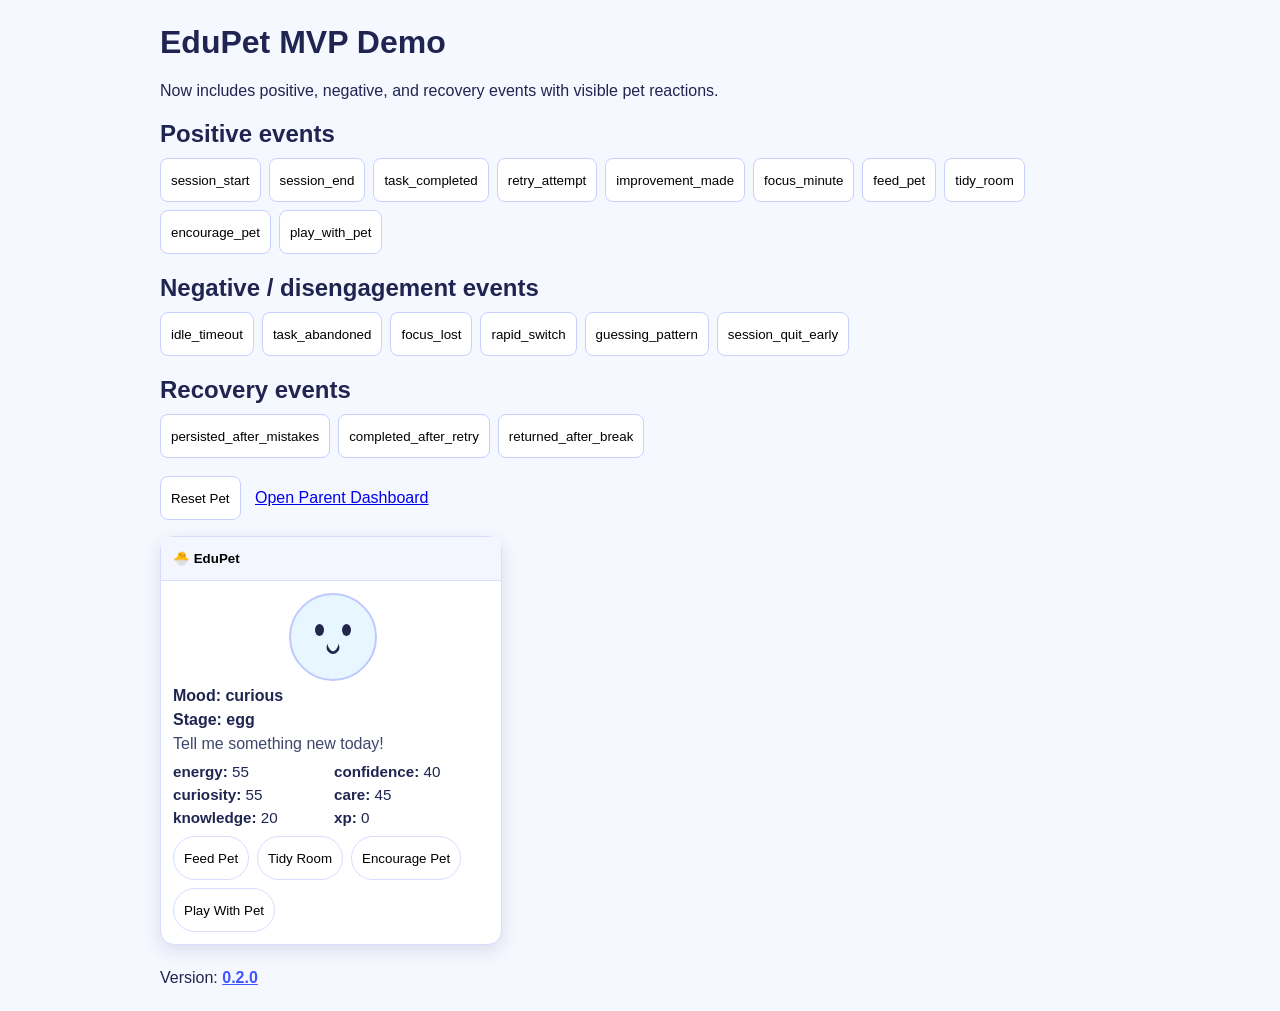
==== commit 2505ae86: "Restore repository state to commit 7a60045" ====
--- a/shared/edupet/demo/index.html
+++ b/shared/edupet/demo/index.html
@@ -1,200 +1,138 @@
 <!doctype html>
 <html lang="en">
-  <head>
-    <meta charset="UTF-8" />
-    <meta name="viewport" content="width=device-width, initial-scale=1.0" />
-    <title>EduPet Next Demo</title>
-    <link rel="stylesheet" href="../edupet.css" />
-    <style>
-      body {
-        font-family: Arial, sans-serif;
-        margin: 24px;
-        background: #f4f7ff;
-        color: #1e2655;
+<head>
+  <meta charset="UTF-8" />
+  <meta name="viewport" content="width=device-width, initial-scale=1.0" />
+  <title>EduPet Demo</title>
+  <link rel="stylesheet" href="../edupet.css" />
+  <style>
+    body { font-family: Arial, sans-serif; margin: 24px; background: #f6f8ff; color: #1f2550; }
+    main { max-width: 960px; margin: 0 auto; }
+    .controls { display: flex; flex-wrap: wrap; gap: 8px; margin: 10px 0 18px; }
+    .controls button,#resetState { border: 1px solid #c9d0ff; background: white; border-radius: 8px; padding: 8px 10px; cursor: pointer; }
+    .group h2 { margin-bottom: 6px; }
+    #versionFooter { margin-top: 24px; }
+    #versionLink { color: #4054ff; text-decoration: underline; cursor: pointer; font-weight: 700; }
+    .modal-backdrop { position: fixed; inset: 0; display: none; align-items: center; justify-content: center; background: rgba(20,23,45,.45); }
+    .modal-backdrop.open { display: flex; }
+    .modal { width: min(760px, 92vw); max-height: 82vh; overflow: auto; background: #fff; border-radius: 16px; padding: 20px; box-shadow: 0 16px 50px rgba(0,0,0,.25); }
+    .version-list button { margin: 0 8px 8px 0; border: 1px solid #ccd3ff; background: #f9faff; border-radius: 8px; padding: 6px 9px; cursor: pointer; }
+  </style>
+  <script>
+    (function () {
+      var params = new URLSearchParams(window.location.search);
+      var chosenVersion = params.get('version');
+      if (chosenVersion) window.EDUPET_SELECTED_VERSION = chosenVersion;
+    })();
+  </script>
+</head>
+<body>
+  <main>
+    <h1>EduPet MVP Demo</h1>
+    <p>Now includes positive, negative, and recovery events with visible pet reactions.</p>
+
+    <section class="group">
+      <h2>Positive events</h2>
+      <div class="controls" id="positiveButtons"></div>
+    </section>
+
+    <section class="group">
+      <h2>Negative / disengagement events</h2>
+      <div class="controls" id="negativeButtons"></div>
+    </section>
+
+    <section class="group">
+      <h2>Recovery events</h2>
+      <div class="controls" id="recoveryButtons"></div>
+    </section>
+
+    <button id="resetState">Reset Pet</button>
+    <a href="../dashboard/index.html" style="margin-left:10px">Open Parent Dashboard</a>
+
+    <div id="petMount" style="margin-top: 16px"></div>
+
+    <footer id="versionFooter">Version: <a id="versionLink">0.2.0</a></footer>
+  </main>
+
+  <div class="modal-backdrop" id="historyModal">
+    <div class="modal">
+      <button id="closeModal" style="float:right">Close</button>
+      <h2>Version History</h2>
+      <div class="version-list" id="versionList"></div>
+      <article id="historyContent"></article>
+    </div>
+  </div>
+
+  <script src="../edupet-config.js"></script>
+  <script src="../edupet-storage.js"></script>
+  <script src="../edupet-core.js"></script>
+  <script src="../edupet-ui.js"></script>
+  <script>
+    (function () {
+      var positive = ['session_start','session_end','task_completed','retry_attempt','improvement_made','focus_minute','feed_pet','tidy_room','encourage_pet','play_with_pet'];
+      var negative = ['idle_timeout','task_abandoned','focus_lost','rapid_switch','guessing_pattern','session_quit_early'];
+      var recovery = ['persisted_after_mistakes','completed_after_retry','returned_after_break'];
+      var archive = {
+        '0.2.0': '# EduPet 0.2.0\n\n## Highlights\n- Visual mood expressions + reactions\n- Touch feedback pass\n- Negative + recovery event model\n- Parent dashboard + integration docs',
+        '0.1.1': '# EduPet 0.1.1\n\n- Versioned storage\n- Event payload support',
+        '0.1.0': '# EduPet 0.1.0\n\n- First MVP release'
+      };
+
+
+      function renderMarkdown(md) {
+        var html = md
+          .replace(/^### (.*$)/gim, '<h3>$1</h3>')
+          .replace(/^## (.*$)/gim, '<h2>$1</h2>')
+          .replace(/^# (.*$)/gim, '<h1>$1</h1>')
+          .replace(/^- (.*$)/gim, '<li>$1</li>')
+          .replace(/\n\n/g, '<p></p>');
+        return html.replace(/(<li>.*<\/li>)/gims, '<ul>$1</ul>');
       }
 
-      main {
-        max-width: 1120px;
-        margin: 0 auto;
+      function fillButtons(target, events) {
+        var mount = document.getElementById(target);
+        events.forEach(function (name) {
+          var btn = document.createElement('button');
+          btn.type = 'button';
+          btn.textContent = name;
+          btn.addEventListener('click', function () {
+            window.EduPet.recordEvent({ type: name, appId: 'demo-app' });
+          });
+          mount.appendChild(btn);
+        });
       }
 
-      .hero {
-        display: grid;
-        grid-template-columns: 380px 1fr;
-        gap: 18px;
-        align-items: start;
-      }
+      fillButtons('positiveButtons', positive);
+      fillButtons('negativeButtons', negative);
+      fillButtons('recoveryButtons', recovery);
+      window.EduPetUI.render(document.getElementById('petMount'));
 
-      .card {
-        border: 1px solid #d8defd;
-        border-radius: 18px;
-        background: white;
-        padding: 16px;
-        box-shadow: 0 10px 26px rgba(43, 57, 119, 0.08);
-      }
+      document.getElementById('resetState').addEventListener('click', function () { window.EduPet.reset(); });
 
-      .controls {
-        display: flex;
-        flex-wrap: wrap;
-        gap: 8px;
-        margin: 10px 0 0;
-      }
+      var modal = document.getElementById('historyModal');
+      var content = document.getElementById('historyContent');
+      var list = document.getElementById('versionList');
+      document.getElementById('versionLink').textContent = window.EduPet.version;
 
-      .controls button,
-      .controls select,
-      .stack button {
-        border: 1px solid #cbd4ff;
-        background: white;
-        border-radius: 999px;
-        padding: 9px 12px;
-        cursor: pointer;
-      }
+      Object.keys(archive).forEach(function (ver) {
+        var b = document.createElement('button');
+        b.textContent = ver;
+        b.onclick = function () {
+          content.innerHTML = renderMarkdown(archive[ver]);
+          if (ver !== window.EduPet.version) {
+            var params = new URLSearchParams(window.location.search);
+            params.set('version', ver);
+            window.location.search = params.toString();
+          }
+        };
+        list.appendChild(b);
+      });
+      content.innerHTML = renderMarkdown(archive[window.EduPet.version]);
 
-      .stack {
-        display: grid;
-        gap: 18px;
-      }
-
-      textarea, pre {
-        width: 100%;
-        box-sizing: border-box;
-        border: 1px solid #d8defd;
-        border-radius: 14px;
-        background: #f8faff;
-        padding: 14px;
-      }
-
-      textarea {
-        min-height: 130px;
-        font-family: monospace;
-      }
-
-      pre {
-        min-height: 260px;
-        overflow: auto;
-        white-space: pre-wrap;
-        word-break: break-word;
-      }
-
-      .minor {
-        color: #5d6794;
-      }
-
-      @media (max-width: 900px) {
-        .hero {
-          grid-template-columns: 1fr;
-        }
-      }
-    </style>
-  </head>
-  <body>
-    <main>
-      <h1>EduPet next-pass demo</h1>
-      <p class="minor">A more Tamagotchi-like pass with a visible pet, stat bars, gentle decay, anti-grind logic, and import/export tools.</p>
-
-      <div class="hero">
-        <section class="card">
-          <div id="petMount"></div>
-        </section>
-
-        <div class="stack">
-          <section class="card">
-            <h2>Simulate app events</h2>
-            <label for="appSelect">Current app</label>
-            <div class="controls">
-              <select id="appSelect">
-                <option value="reading-app">reading-app</option>
-                <option value="spelling-app">spelling-app</option>
-                <option value="maths-app">maths-app</option>
-                <option value="demo-app">demo-app</option>
-              </select>
-            </div>
-            <div class="controls" id="eventButtons"></div>
-          </section>
-
-          <section class="card">
-            <h2>State tools</h2>
-            <div class="controls">
-              <button id="resetState" type="button">Reset</button>
-              <button id="exportState" type="button">Export</button>
-              <button id="importState" type="button">Import</button>
-            </div>
-            <textarea id="stateTransfer" placeholder="Exported JSON appears here. Paste JSON here to import."></textarea>
-          </section>
-
-          <section class="card">
-            <h2>Live state</h2>
-            <pre id="stateView"></pre>
-          </section>
-        </div>
-      </div>
-    </main>
-
-    <script src="../edupet-config.js"></script>
-    <script src="../edupet-storage.js"></script>
-    <script src="../edupet-core.js"></script>
-    <script src="../edupet-ui.js"></script>
-    <script>
-      (function () {
-        var EVENTS = [
-          'session_start',
-          'session_end',
-          'task_completed',
-          'retry_attempt',
-          'improvement_made',
-          'focus_minute',
-          'feed_pet',
-          'tidy_room',
-          'encourage_pet',
-          'play_with_pet'
-        ];
-
-        function selectedApp() {
-          return document.getElementById('appSelect').value;
-        }
-
-        function refreshStateView() {
-          document.getElementById('stateView').textContent = JSON.stringify(window.EduPet.getState(), null, 2);
-        }
-
-        function setupEventButtons() {
-          var wrap = document.getElementById('eventButtons');
-          EVENTS.forEach(function (eventName) {
-            var btn = document.createElement('button');
-            btn.type = 'button';
-            btn.textContent = eventName;
-            btn.addEventListener('click', function () {
-              window.EduPet.recordEvent({
-                type: eventName,
-                appId: selectedApp(),
-                value: 1
-              });
-            });
-            wrap.appendChild(btn);
-          });
-        }
-
-        window.EduPet.mount(document.getElementById('petMount'));
-        setupEventButtons();
-        refreshStateView();
-        window.EduPet.onChange(refreshStateView);
-
-        document.getElementById('resetState').addEventListener('click', function () {
-          window.EduPet.reset();
-        });
-
-        document.getElementById('exportState').addEventListener('click', function () {
-          document.getElementById('stateTransfer').value = window.EduPet.exportState();
-        });
-
-        document.getElementById('importState').addEventListener('click', function () {
-          var raw = document.getElementById('stateTransfer').value.trim();
-          if (!raw) return;
-          if (!window.EduPet.importState(raw)) {
-            alert('Import failed. Check the JSON.');
-          }
-        });
-      })();
-    </script>
-  </body>
-</html>+      document.getElementById('versionLink').onclick = function () { modal.classList.add('open'); };
+      document.getElementById('closeModal').onclick = function () { modal.classList.remove('open'); };
+      modal.onclick = function (e) { if (e.target === modal) modal.classList.remove('open'); };
+    })();
+  </script>
+</body>
+</html>
--- a/shared/edupet/edupet.css
+++ b/shared/edupet/edupet.css
@@ -1,463 +1,95 @@
 :root {
   color-scheme: light;
-  --edupet-border: #d8defd;
-  --edupet-surface: #ffffff;
-  --edupet-surface-soft: #f5f7ff;
-  --edupet-text: #1e2655;
-  --edupet-muted: #5d6794;
-  --edupet-accent: #5a6cff;
-  --edupet-shadow: 0 14px 40px rgba(44, 58, 120, 0.18);
+  --pet-bg: #fff;
+  --pet-border: #d7ddff;
+  --pet-accent: #5667ff;
 }
 
 .edupet-widget {
-  width: min(360px, 100%);
+  border: 1px solid var(--pet-border);
+  border-radius: 14px;
+  background: var(--pet-bg);
+  max-width: 340px;
+  box-shadow: 0 6px 18px rgba(28, 35, 90, 0.12);
+  -webkit-tap-highlight-color: transparent;
 }
 
-.edupet-mini {
-  width: 100%;
-  display: grid;
-  grid-template-columns: 72px 1fr;
-  align-items: center;
-  gap: 12px;
-  border: 1px solid var(--edupet-border);
-  border-radius: 18px;
-  background: linear-gradient(180deg, #ffffff 0%, #f7f8ff 100%);
-  padding: 14px;
-  box-shadow: 0 10px 30px rgba(39, 52, 112, 0.12);
-  cursor: pointer;
-  color: var(--edupet-text);
+.edupet-widget.pulse { transform: scale(1.01); }
+
+.edupet-toggle,
+.edupet-action,
+.controls button,
+#resetState,
+#closeModal,
+#manualSubmit,
+#exportBtn,
+#importBtn,
+#resetBtn {
+  min-height: 44px;
+  touch-action: manipulation;
+  transition: transform .08s ease, box-shadow .15s ease, background .15s ease;
 }
 
-.edupet-mini-pet {
-  width: 72px;
-  height: 72px;
-  border-radius: 50% 50% 44% 44%;
-  background: radial-gradient(circle at 35% 30%, #fff8cb 0%, #ffd65e 55%, #f5b73c 100%);
-  position: relative;
-  animation: edupet-bob 2.8s ease-in-out infinite;
-  box-shadow: inset 0 -8px 0 rgba(255,255,255,0.18);
+.edupet-toggle {
+  width: 100%; border: 0; border-bottom: 1px solid var(--pet-border); padding: 10px 12px;
+  text-align: left; background: #f3f6ff; font-weight: 700; cursor: pointer;
 }
 
-.edupet-mini-pet::before,
-.edupet-mini-pet::after {
-  content: '';
-  position: absolute;
-  top: 24px;
-  width: 8px;
-  height: 11px;
-  background: #2f3568;
-  border-radius: 50%;
+.edupet-toggle:focus-visible,
+.edupet-action:focus-visible,
+.controls button:focus-visible,
+#resetState:focus-visible,
+button:focus-visible {
+  outline: 3px solid rgba(86,103,255,.35);
+  outline-offset: 2px;
 }
 
-.edupet-mini-pet::before { left: 22px; }
-.edupet-mini-pet::after { right: 22px; }
-
-.edupet-mini-pet::selection { background: transparent; }
-
-.edupet-mini-pet span { display: none; }
-
-.edupet-mini-text strong {
-  display: block;
-  font-size: 1rem;
+.edupet-toggle:active,
+.edupet-action:active,
+.controls button:active,
+#resetState:active,
+button:active {
+  transform: translateY(1px) scale(0.98);
+  box-shadow: inset 0 2px 5px rgba(0,0,0,.12);
 }
 
-.edupet-mini-meta {
-  display: flex;
-  gap: 8px;
-  margin-top: 7px;
-  flex-wrap: wrap;
-}
+.edupet-panel { display: none; padding: 12px; }
+.edupet-panel.is-open { display: block; }
 
-.edupet-mini-chip,
-.edupet-badge {
-  border: 1px solid var(--edupet-border);
-  background: #fff;
-  color: var(--edupet-muted);
-  padding: 4px 9px;
-  border-radius: 999px;
-  font-size: 0.82rem;
-}
+.edupet-mini { width: 84px; height: 84px; margin: 0 auto 10px; position: relative; }
+.pet-body { width: 84px; height: 84px; border-radius: 50%; background: #dfe6ff; position: relative; border: 2px solid #bec9ff; }
+.pet-eye { width: 9px; height: 12px; border-radius: 50%; background: #23274a; position: absolute; top: 29px; }
+.eye-left { left: 24px; }
+.eye-right { right: 24px; }
+.pet-mouth { width: 20px; height: 10px; border-bottom: 3px solid #23274a; border-radius: 0 0 20px 20px; position: absolute; left: 50%; transform: translateX(-50%); top: 46px; }
+.pet-mark { position: absolute; right: 8px; top: 8px; font-size: 14px; opacity: 0; }
 
-.edupet-backdrop {
-  position: fixed;
-  inset: 0;
-  background: rgba(13, 18, 44, 0.42);
-  opacity: 0;
-  pointer-events: none;
-  transition: opacity .18s ease;
-  z-index: 30;
-}
+.mood-happy .pet-body { background: #dff6e9; }
+.mood-sleepy .pet-body { background: #e7ebff; }
+.mood-curious .pet-body { background: #e8f7ff; }
+.mood-proud .pet-body { background: #fff4d9; }
+.mood-worried .pet-body { background: #ffe3e3; }
 
-.edupet-backdrop.is-open {
-  opacity: 1;
-  pointer-events: auto;
-}
+.mood-sleepy .pet-eye { height: 2px; top: 35px; }
+.mood-worried .pet-mouth { border-bottom: 0; border-top: 3px solid #23274a; border-radius: 20px 20px 0 0; top: 52px; }
+.mood-proud .pet-mark { opacity: 1; }
+.mood-proud .pet-mark::before { content: '✨'; }
+.mood-curious .pet-mouth { width: 10px; border-radius: 50%; border: 3px solid #23274a; border-top: 0; border-left: 0; transform: translateX(-50%) rotate(45deg); }
 
-.edupet-panel {
-  position: fixed;
-  left: 50%;
-  top: 50%;
-  transform: translate(-50%, -48%) scale(0.98);
-  width: min(900px, calc(100vw - 24px));
-  max-height: calc(100vh - 30px);
-  overflow: auto;
-  background: var(--edupet-surface);
-  border: 1px solid var(--edupet-border);
-  border-radius: 24px;
-  box-shadow: var(--edupet-shadow);
-  padding: 20px;
-  opacity: 0;
-  pointer-events: none;
-  transition: opacity .18s ease, transform .18s ease;
-  z-index: 31;
-}
+.reaction-wobble .pet-body { animation: wobble .45s ease; }
+.reaction-sparkle .pet-mark { opacity: 1; animation: sparkle .6s ease; }
+.reaction-sweat .pet-mark { opacity: 1; }
+.reaction-sweat .pet-mark::before { content: '💧'; }
+.reaction-droop .pet-body { transform: translateY(3px); }
+.reaction-blink .pet-eye { animation: blink 2.2s ease infinite; }
 
-.edupet-panel.is-open {
-  opacity: 1;
-  pointer-events: auto;
-  transform: translate(-50%, -50%) scale(1);
-}
+@keyframes blink { 0%, 46%, 50%, 100% { transform: scaleY(1); } 48% { transform: scaleY(0.15); } }
+@keyframes wobble { 0%{transform:rotate(0)} 25%{transform:rotate(-8deg)} 75%{transform:rotate(8deg)} 100%{transform:rotate(0)} }
+@keyframes sparkle { 0%{transform:scale(.5);opacity:.2} 60%{transform:scale(1.3);opacity:1} 100%{transform:scale(1);opacity:1} }
 
-.edupet-panel-header {
-  display: flex;
-  align-items: flex-start;
-  justify-content: space-between;
-  gap: 12px;
-  margin-bottom: 16px;
-}
-
-.edupet-panel-sub {
-  color: var(--edupet-muted);
-  margin-top: 4px;
-  font-size: 0.92rem;
-}
-
-.edupet-close,
-.edupet-action {
-  border: 1px solid var(--edupet-border);
-  background: #fff;
-  color: var(--edupet-text);
-  border-radius: 999px;
-  padding: 8px 14px;
-  cursor: pointer;
-}
-
-.edupet-close:hover,
-.edupet-action:hover,
-.edupet-mini:hover {
-  border-color: var(--edupet-accent);
-}
-
-.edupet-layout {
-  display: grid;
-  grid-template-columns: 1.1fr .9fr;
-  gap: 18px;
-}
-
-.edupet-scene,
-.edupet-sidebar {
-  border: 1px solid var(--edupet-border);
-  border-radius: 20px;
-  background: var(--edupet-surface-soft);
-}
-
-.edupet-scene {
-  position: relative;
-  padding: 18px;
-  min-height: 420px;
-  overflow: hidden;
-  background: linear-gradient(180deg, #f8fbff 0%, #eff4ff 60%, #edf0ff 100%);
-}
-
-.edupet-sky {
-  position: absolute;
-  inset: 0 0 auto 0;
-  height: 54%;
-}
-
-.edupet-cloud {
-  position: absolute;
-  display: block;
-  width: 84px;
-  height: 32px;
-  border-radius: 999px;
-  background: rgba(255,255,255,0.85);
-  box-shadow: 22px 6px 0 0 rgba(255,255,255,0.75), -18px 8px 0 0 rgba(255,255,255,0.55);
-}
-
-.cloud-a { top: 46px; left: 58px; }
-.cloud-b { top: 104px; right: 74px; }
-
-.edupet-bubble {
-  position: relative;
-  z-index: 2;
-  max-width: 280px;
-  background: #fff;
-  color: var(--edupet-text);
-  border-radius: 18px;
-  padding: 14px 16px;
-  box-shadow: 0 10px 20px rgba(34, 43, 94, 0.08);
-  border: 1px solid var(--edupet-border);
-}
-
-.edupet-bubble::after {
-  content: '';
-  position: absolute;
-  left: 22px;
-  bottom: -8px;
-  width: 14px;
-  height: 14px;
-  background: #fff;
-  border-right: 1px solid var(--edupet-border);
-  border-bottom: 1px solid var(--edupet-border);
-  transform: rotate(45deg);
-}
-
-.edupet-pet {
-  position: absolute;
-  left: 50%;
-  bottom: 72px;
-  width: 220px;
-  height: 220px;
-  margin-left: -110px;
-  border-radius: 50% 50% 44% 44%;
-  background: radial-gradient(circle at 36% 28%, #fff8cb 0%, #ffd65e 50%, #f3b53d 100%);
-  box-shadow: inset 0 -18px 0 rgba(255,255,255,0.18), 0 18px 30px rgba(31, 42, 100, 0.18);
-  animation: edupet-bob 3s ease-in-out infinite;
-  z-index: 2;
-}
-
-.edupet-pet::before,
-.edupet-pet::after {
-  content: '';
-  position: absolute;
-  top: -8px;
-  width: 54px;
-  height: 54px;
-  border-radius: 14px 14px 0 28px;
-  background: linear-gradient(180deg, #ffe78a 0%, #f7c84c 100%);
-}
-
-.edupet-pet::before {
-  left: 34px;
-  transform: rotate(-18deg);
-}
-
-.edupet-pet::after {
-  right: 34px;
-  transform: scaleX(-1) rotate(-18deg);
-}
-
-.edupet-eyes {
-  position: absolute;
-  top: 86px;
-  left: 50%;
-  width: 110px;
-  margin-left: -55px;
-  display: flex;
-  justify-content: space-between;
-}
-
-.edupet-eye {
-  width: 14px;
-  height: 18px;
-  background: #2f3568;
-  border-radius: 50%;
-  animation: edupet-blink 5s infinite;
-}
-
-.edupet-beak {
-  position: absolute;
-  top: 112px;
-  left: 50%;
-  width: 28px;
-  height: 16px;
-  margin-left: -14px;
-  background: linear-gradient(180deg, #ffb250 0%, #ff8f22 100%);
-  clip-path: polygon(50% 100%, 0 0, 100% 0);
-}
-
-.edupet-blush {
-  position: absolute;
-  top: 116px;
-  left: 50%;
-  width: 128px;
-  margin-left: -64px;
-  height: 20px;
-  opacity: 0.5;
-}
-
-.edupet-blush::before,
-.edupet-blush::after {
-  content: '';
-  position: absolute;
-  width: 22px;
-  height: 12px;
-  background: rgba(255, 136, 156, 0.34);
-  border-radius: 999px;
-}
-
-.edupet-blush::before { left: 6px; }
-.edupet-blush::after { right: 6px; }
-
-.edupet-floor {
-  position: absolute;
-  inset: auto 18px 18px;
-  height: 110px;
-  border-radius: 24px;
-  background: linear-gradient(180deg, #bff0b3 0%, #92db82 100%);
-}
-
-.edupet-room-note {
-  position: absolute;
-  left: 22px;
-  bottom: 22px;
-  z-index: 2;
-  color: var(--edupet-muted);
-  font-size: 0.92rem;
-}
-
-.edupet-sidebar {
-  padding: 18px;
-}
-
-.edupet-meta-line {
-  color: var(--edupet-text);
-  font-weight: 700;
-  margin-bottom: 8px;
-}
-
-.edupet-badges {
-  display: flex;
-  flex-wrap: wrap;
-  gap: 8px;
-  margin: 12px 0 16px;
-}
-
-.edupet-stats {
-  display: grid;
-  gap: 10px;
-}
-
-.edupet-stat-top {
-  display: flex;
-  justify-content: space-between;
-  gap: 8px;
-  margin-bottom: 4px;
-  color: var(--edupet-muted);
-  font-size: 0.92rem;
-}
-
-.edupet-stat-top strong {
-  color: var(--edupet-text);
-}
-
-.edupet-stat-bar {
-  height: 10px;
-  border-radius: 999px;
-  background: #e7ebff;
-  overflow: hidden;
-}
-
-.edupet-stat-fill {
-  height: 100%;
-  border-radius: 999px;
-  background: linear-gradient(90deg, #88a0ff 0%, #5a6cff 100%);
-}
-
-.edupet-actions {
-  display: flex;
-  gap: 10px;
-  flex-wrap: wrap;
-  margin-top: 18px;
-}
-
-.mood-happy .edupet-beak {
-  clip-path: polygon(50% 100%, 6% 15%, 94% 15%);
-}
-
-.mood-curious .edupet-pet {
-  transform: rotate(-2deg);
-}
-
-.mood-proud .edupet-pet {
-  animation: edupet-bounce 1.4s ease-in-out infinite;
-}
-
-.mood-sleepy .edupet-eye {
-  height: 5px;
-  border-radius: 999px;
-  margin-top: 8px;
-}
-
-.mood-sleepy .edupet-pet {
-  animation: edupet-droop 2.6s ease-in-out infinite;
-}
-
-.mood-worried .edupet-pet {
-  animation: edupet-wobble 1.8s ease-in-out infinite;
-}
-
-.stage-scholar .edupet-pet::before,
-.stage-scholar .edupet-pet::after {
-  background: linear-gradient(180deg, #e4dbff 0%, #bca7ff 100%);
-}
-
-@keyframes edupet-bob {
-  0%, 100% { transform: translateY(0); }
-  50% { transform: translateY(-6px); }
-}
-
-@keyframes edupet-blink {
-  0%, 45%, 100% { transform: scaleY(1); }
-  48%, 52% { transform: scaleY(0.15); }
-}
-
-@keyframes edupet-bounce {
-  0%, 100% { transform: translateY(0); }
-  35% { transform: translateY(-12px); }
-  70% { transform: translateY(-4px); }
-}
-
-@keyframes edupet-droop {
-  0%, 100% { transform: translateY(0) scaleY(1); }
-  50% { transform: translateY(8px) scaleY(0.97); }
-}
-
-@keyframes edupet-wobble {
-  0%, 100% { transform: rotate(0deg); }
-  25% { transform: rotate(-2deg); }
-  75% { transform: rotate(2deg); }
-}
-
-@media (max-width: 860px) {
-  .edupet-layout {
-    grid-template-columns: 1fr;
-  }
-
-  .edupet-scene {
-    min-height: 360px;
-  }
-}
-
-@media (max-width: 560px) {
-  .edupet-panel {
-    width: calc(100vw - 14px);
-    padding: 14px;
-  }
-
-  .edupet-mini {
-    grid-template-columns: 62px 1fr;
-  }
-
-  .edupet-mini-pet {
-    width: 62px;
-    height: 62px;
-  }
-
-  .edupet-pet {
-    width: 180px;
-    height: 180px;
-    margin-left: -90px;
-  }
-}
+.edupet-mood,.edupet-stage { font-weight: 700; color: #1f2550; margin-bottom: 6px; }
+.edupet-message { margin: 0 0 10px; color: #40456b; }
+.edupet-stats { display: grid; gap: 6px; grid-template-columns: 1fr 1fr; margin-bottom: 10px; font-size: .95rem; }
+.edupet-actions { display: flex; flex-wrap: wrap; gap: 8px; }
+.edupet-action { border: 1px solid var(--pet-border); border-radius: 999px; background: white; padding: 6px 10px; cursor: pointer; text-transform: capitalize; }
+.edupet-action:hover { border-color: var(--pet-accent); background: #f4f6ff; }
